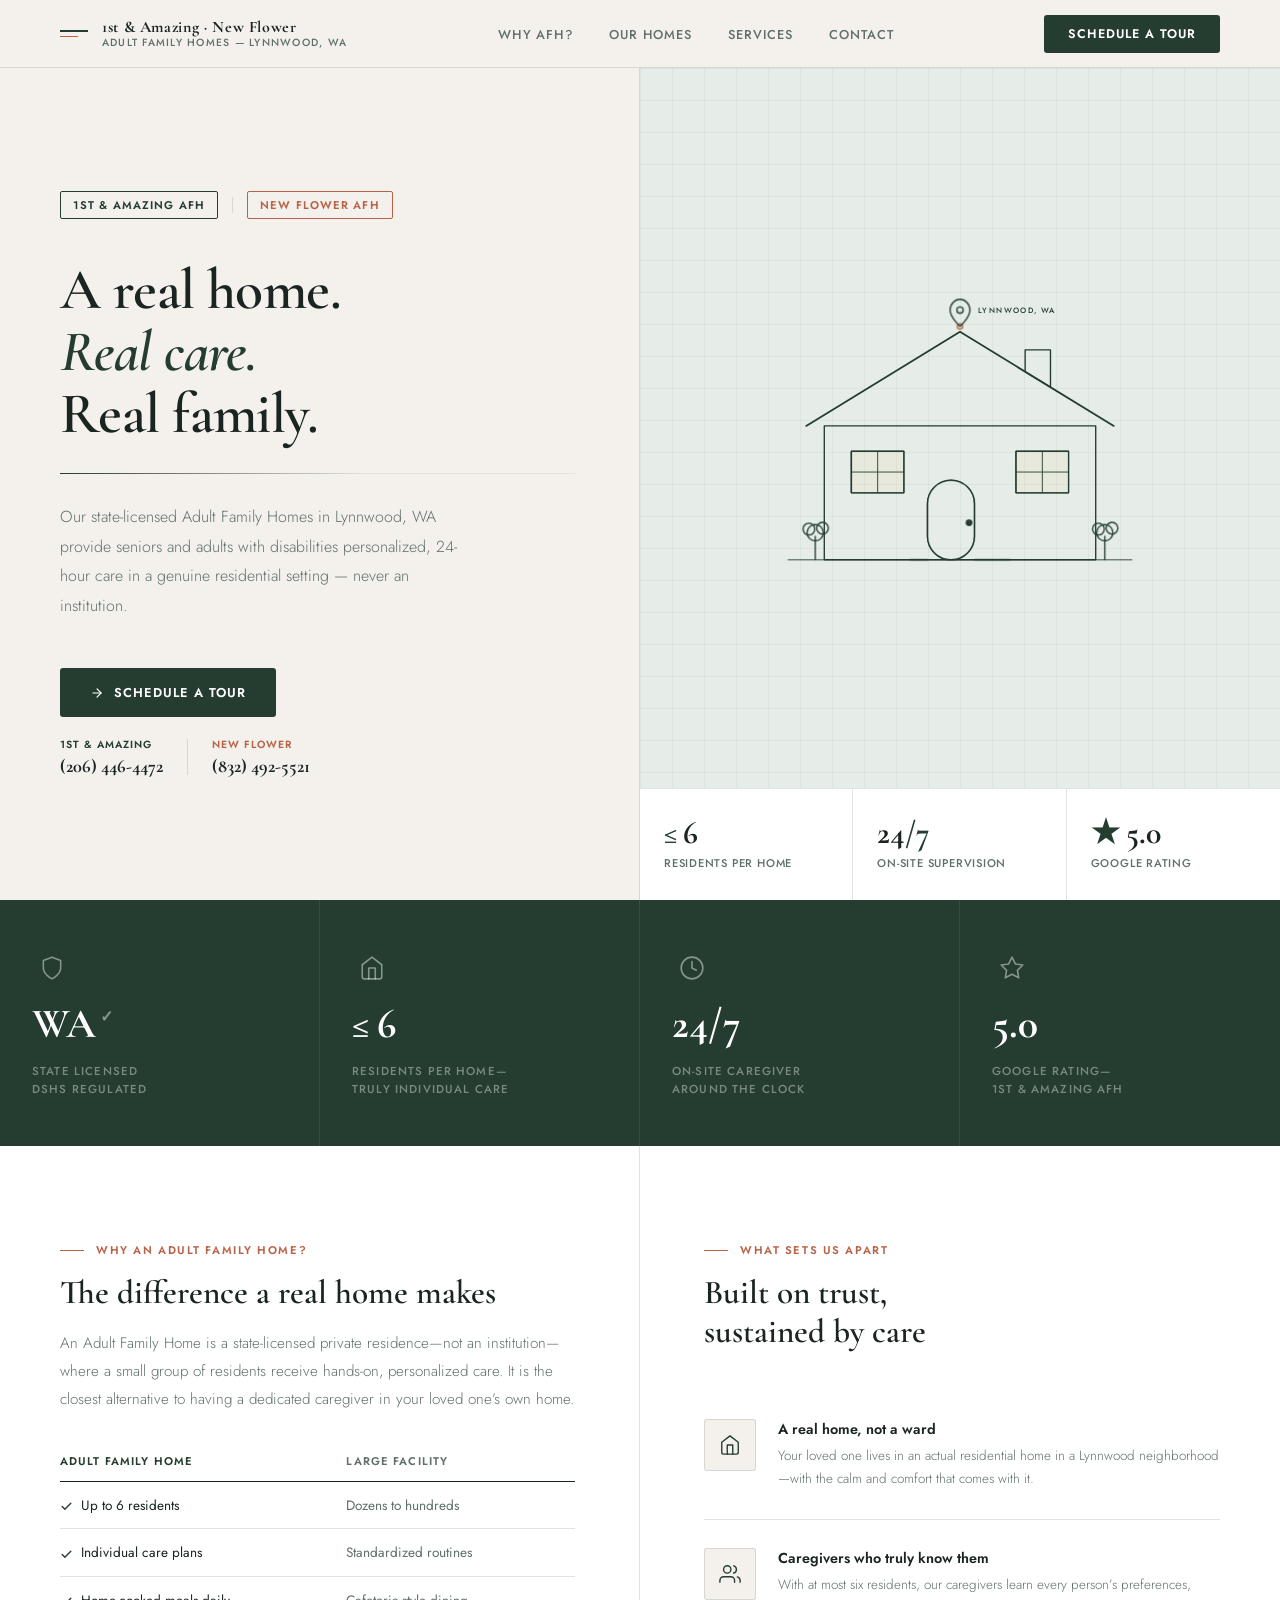
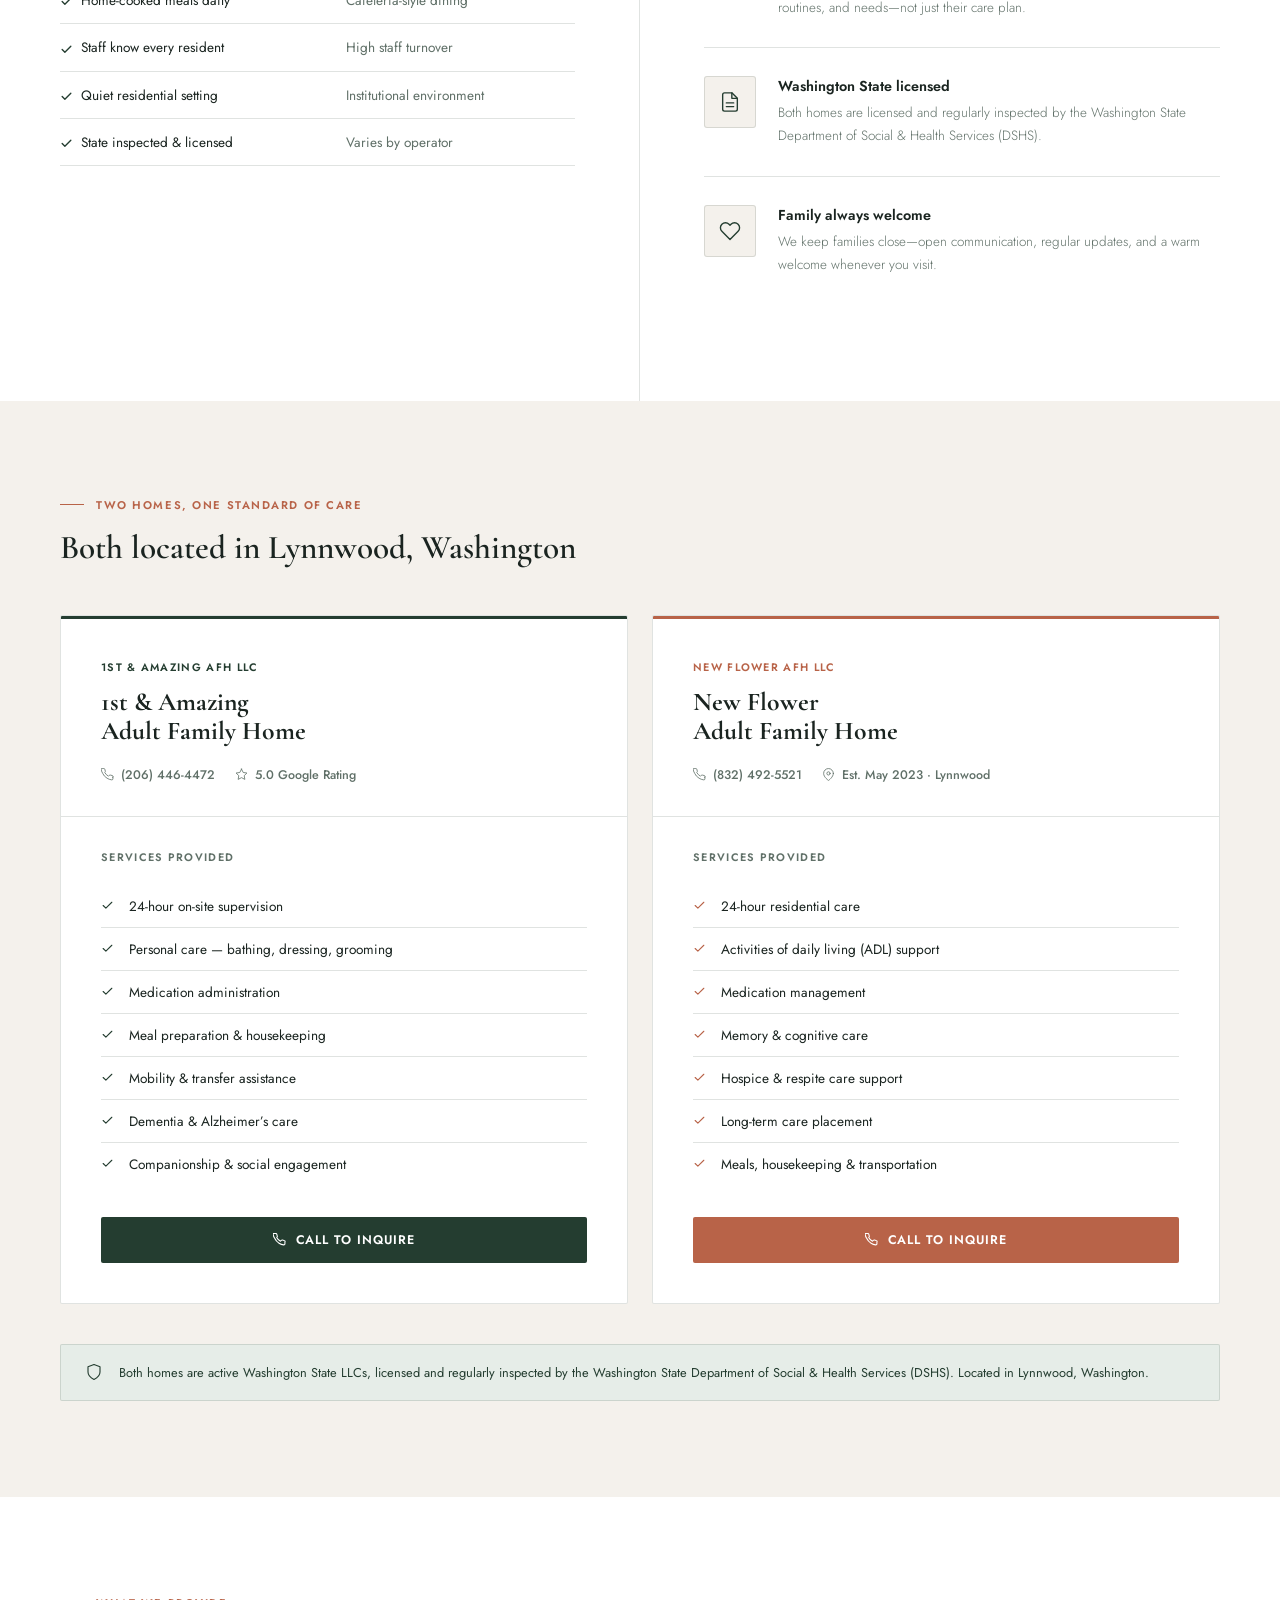
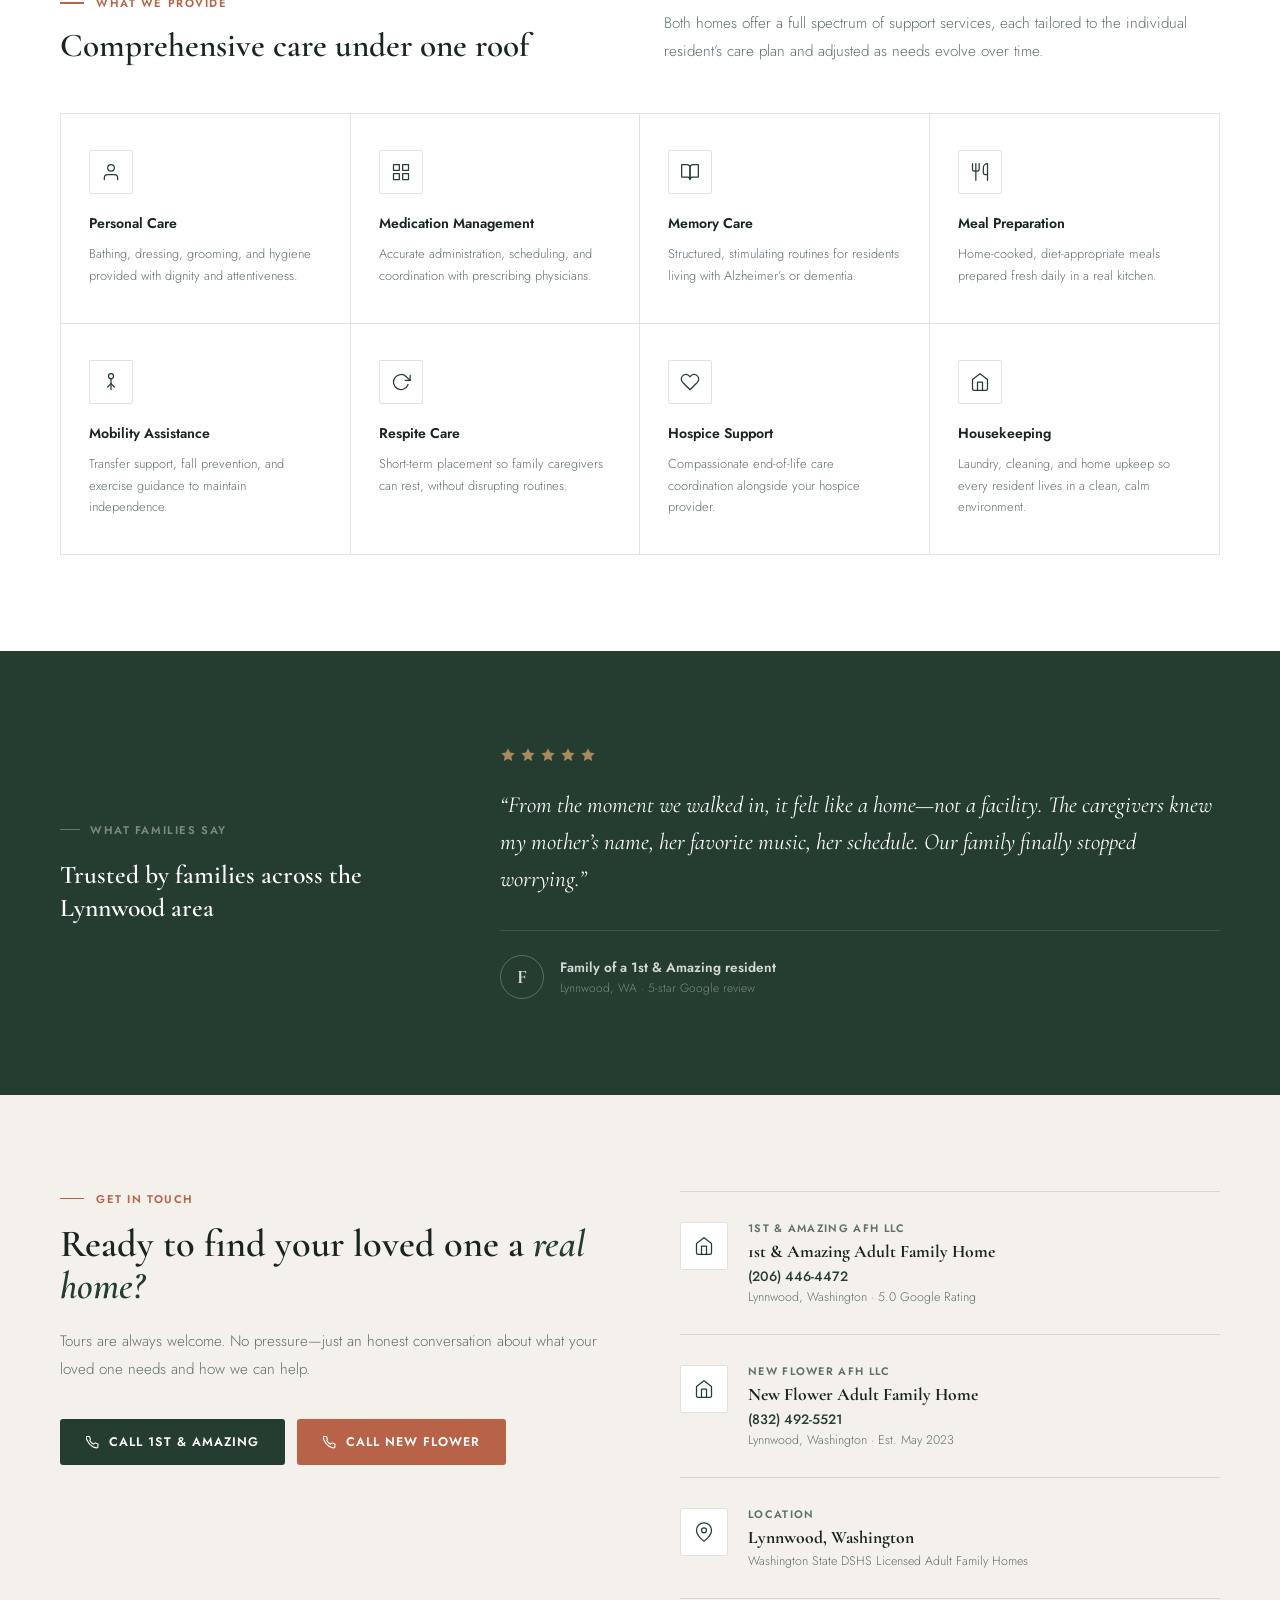
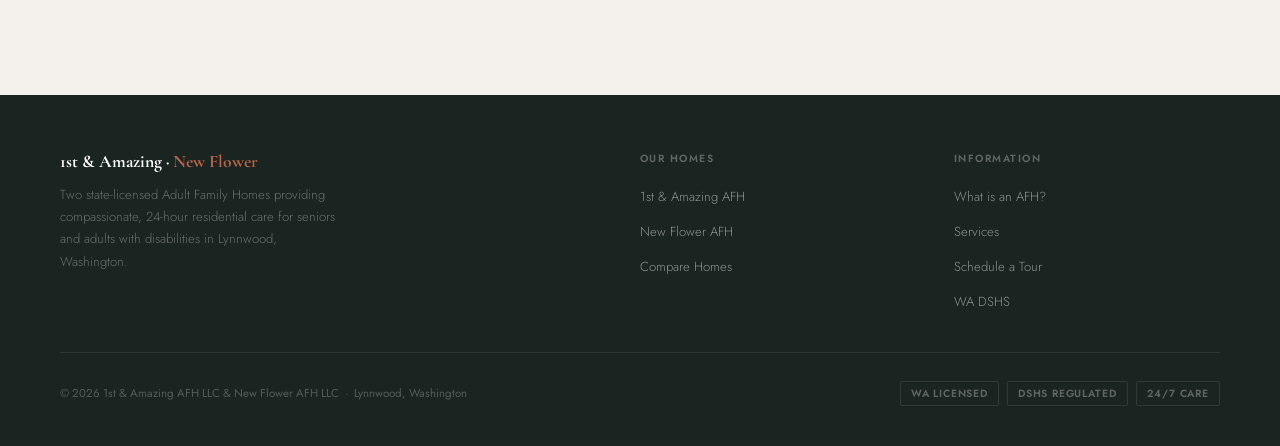
==== index.html @ 368ac465 "static page commit" ====
<!DOCTYPE html>
<html lang="en">
<head>
  <meta charset="UTF-8" />
  <meta name="viewport" content="width=device-width, initial-scale=1.0" />
  <script>
    // html has scroll-behavior:smooth, which browsers also apply to the native
    // jump-to-URL-fragment on load -- without this it visibly animates the
    // whole way down instead of landing there instantly. Switch back to smooth
    // once that initial jump (if any) has happened, so in-page nav clicks
    // still scroll smoothly.
    if (location.hash) {
      document.documentElement.style.scrollBehavior = 'auto';
      window.addEventListener('load', function () {
        setTimeout(function () {
          document.documentElement.style.scrollBehavior = '';
        }, 0);
      });
    }
  </script>
  <title>1st &amp; Amazing &middot; New Flower | Adult Family Homes &mdash; Lynnwood, WA</title>
  <meta name="description" content="State-licensed Adult Family Homes in Lynnwood, WA. 1st &amp; Amazing and New Flower provide personalized, 24-hour residential care for seniors and adults with disabilities, in a real home with no more than six residents." />
  <meta name="theme-color" content="#243D30" />
  <link rel="icon" type="image/svg+xml" href="/assets/favicon.svg" />

  <meta property="og:type" content="website" />
  <meta property="og:site_name" content="1st &amp; Amazing &middot; New Flower Adult Family Homes" />
  <meta property="og:title" content="1st &amp; Amazing &middot; New Flower | Adult Family Homes in Lynnwood, WA" />
  <meta property="og:description" content="State-licensed Adult Family Homes in Lynnwood, WA providing personalized, 24-hour residential care for seniors and adults with disabilities." />
  <meta name="twitter:card" content="summary" />

  <link rel="preconnect" href="https://fonts.googleapis.com" />
  <link rel="preconnect" href="https://fonts.gstatic.com" crossorigin />
  <link href="https://fonts.googleapis.com/css2?family=Cormorant+Garamond:ital,wght@0,400;0,600;0,700;1,400;1,600&family=Jost:wght@300;400;500;600&display=swap" rel="stylesheet" />

  <link rel="stylesheet" href="/css/styles.css" />
</head>
<body>

<a class="skip-link" href="#main-content">Skip to main content</a>

<!-- Shared icon definitions, referenced via <use> to avoid repeating markup. -->
<svg aria-hidden="true" focusable="false" style="position:absolute; width:0; height:0; overflow:hidden;">
  <symbol id="icon-check" viewBox="0 0 24 24"><polyline points="20 6 9 17 4 12"/></symbol>
  <symbol id="icon-phone" viewBox="0 0 24 24"><path d="M22 16.92v3a2 2 0 01-2.18 2 19.79 19.79 0 01-8.63-3.07A19.5 19.5 0 013.07 9.81a19.79 19.79 0 01-3.07-8.68A2 2 0 012.18 1h3a2 2 0 012 1.72c.127.96.361 1.903.7 2.81a2 2 0 01-.45 2.11L6.91 8.16a16 16 0 006.93 6.93l1.52-1.52a2 2 0 012.11-.45c.907.339 1.85.573 2.81.7A2 2 0 0122 16.92z"/></symbol>
  <symbol id="icon-star" viewBox="0 0 24 24"><polygon points="12 2 15.09 8.26 22 9.27 17 14.14 18.18 21.02 12 17.77 5.82 21.02 7 14.14 2 9.27 8.91 8.26 12 2"/></symbol>
  <symbol id="icon-house" viewBox="0 0 24 24"><path d="M3 9l9-7 9 7v11a2 2 0 01-2 2H5a2 2 0 01-2-2z"/><polyline points="9 22 9 12 15 12 15 22"/></symbol>
  <symbol id="icon-pin" viewBox="0 0 24 24"><path d="M21 10c0 7-9 13-9 13s-9-6-9-13a9 9 0 0118 0z"/><circle cx="12" cy="10" r="3"/></symbol>
  <symbol id="icon-shield" viewBox="0 0 24 24"><path d="M12 22s8-4 8-10V5l-8-3-8 3v7c0 6 8 10 8 10z"/></symbol>
</svg>

<!-- NAV -->
<nav>
  <a href="#main-content" class="nav-brand">
    <div class="brand-mark" aria-hidden="true">
      <div class="brand-mark-line"></div>
      <div class="brand-mark-line"></div>
    </div>
    <div class="brand-text">
      <span class="brand-text-top">1st &amp; Amazing &middot; New Flower</span>
      <span class="brand-text-sub">Adult Family Homes &mdash; Lynnwood, WA</span>
    </div>
  </a>
  <ul class="nav-links" id="primary-navigation">
    <li><a href="#why-afh">Why AFH?</a></li>
    <li><a href="#our-homes">Our Homes</a></li>
    <li><a href="#services">Services</a></li>
    <li><a href="#contact">Contact</a></li>
  </ul>
  <div class="nav-right">
    <a href="#contact" class="nav-cta">Schedule a Tour</a>
    <button type="button" class="nav-toggle" aria-expanded="false" aria-controls="primary-navigation" aria-label="Toggle navigation menu">
      <span class="nav-toggle-icon"></span>
    </button>
  </div>
</nav>

<main id="main-content">

  <!-- HERO -->
  <section class="hero">
    <div class="hero-left">
      <div class="hero-homes-label">
        <span class="home-tag home-tag-a">1st &amp; Amazing AFH</span>
        <div class="homes-label-div" aria-hidden="true"></div>
        <span class="home-tag home-tag-b">New Flower AFH</span>
      </div>
      <h1 class="hero-headline">A real home.<br/><em>Real care.</em><br/>Real family.</h1>
      <div class="hero-rule" aria-hidden="true"></div>
      <p class="hero-sub">Our state-licensed Adult Family Homes in Lynnwood, WA provide seniors and adults with disabilities personalized, 24-hour care in a genuine residential setting &mdash; never an institution.</p>
      <div class="hero-actions">
        <a href="#contact" class="btn-primary">
          <svg width="14" height="14" viewBox="0 0 24 24" fill="none" stroke="currentColor" stroke-width="2" stroke-linecap="round" stroke-linejoin="round" aria-hidden="true"><line x1="5" y1="12" x2="19" y2="12"/><polyline points="12 5 19 12 12 19"/></svg>
          Schedule a Tour
        </a>
        <div class="hero-phones">
          <a href="tel:2064464472" class="phone-link phone-link-a">
            <span class="phone-label">1st &amp; Amazing</span>
            <span class="phone-num">(206) 446-4472</span>
          </a>
          <div class="phone-div" aria-hidden="true"></div>
          <a href="tel:8324925521" class="phone-link phone-link-b">
            <span class="phone-label">New Flower</span>
            <span class="phone-num">(832) 492-5521</span>
          </a>
        </div>
      </div>
    </div>

    <div class="hero-right">
      <div class="hero-illustration">
        <svg viewBox="0 0 420 300" width="380" xmlns="http://www.w3.org/2000/svg" fill="none" style="position:relative;z-index:1;visibility:hidden;" aria-hidden="true">
          <g stroke="#243D30" stroke-linecap="round" stroke-linejoin="round">
            <!-- Roofline -->
            <polyline class="draw" data-draw-stage="roof" points="40,148 210,44 380,148" stroke-width="2"/>
            <!-- Chimney, clipped to the roof slope so it reads as emerging from behind it -->
            <path class="draw" data-draw-stage="chimney" d="M282,64 L310,64 L310,105.2 L282,88.1 Z" stroke-width="1.5"/>
            <!-- Walls -->
            <rect class="draw" data-draw-stage="walls" x="60" y="148" width="300" height="148" stroke-width="1.5"/>

            <!-- Left window -->
            <g class="window window-left">
              <rect class="window-glow" x="90" y="176" width="58" height="46" fill="#F5C989" opacity="0.1" pointer-events="none"/>
              <rect class="window-glow-hover" x="90" y="176" width="58" height="46" fill="#F5C989" opacity="0" pointer-events="none"/>
              <rect class="draw" data-draw-stage="window-l" x="90" y="176" width="58" height="46" stroke-width="1.5" pointer-events="none"/>
              <line class="draw" data-draw-stage="window-l" x1="119" y1="176" x2="119" y2="222" stroke-width="1" pointer-events="none"/>
              <line class="draw" data-draw-stage="window-l" x1="90"  y1="199" x2="148" y2="199" stroke-width="1" pointer-events="none"/>
              <rect class="window-hit" x="90" y="176" width="58" height="46" fill="transparent"/>
            </g>

            <!-- Right window -->
            <g class="window window-right">
              <rect class="window-glow" x="272" y="176" width="58" height="46" fill="#F5C989" opacity="0.1" pointer-events="none"/>
              <rect class="window-glow-hover" x="272" y="176" width="58" height="46" fill="#F5C989" opacity="0" pointer-events="none"/>
              <rect class="draw" data-draw-stage="window-r" x="272" y="176" width="58" height="46" stroke-width="1.5" pointer-events="none"/>
              <line class="draw" data-draw-stage="window-r" x1="301" y1="176" x2="301" y2="222" stroke-width="1" pointer-events="none"/>
              <line class="draw" data-draw-stage="window-r" x1="272" y1="199" x2="330" y2="199" stroke-width="1" pointer-events="none"/>
              <rect class="window-hit" x="272" y="176" width="58" height="46" fill="transparent"/>
            </g>

            <!-- Front door -->
            <g class="door-group">
              <rect class="draw" data-draw-stage="door" x="174" y="208" width="52" height="88" rx="26" stroke-width="1.5" pointer-events="none"/>
              <circle class="door-handle-glow" cx="220" cy="255" r="7" fill="#F5C989" opacity="0" pointer-events="none"/>
              <circle class="draw-fade" data-draw-stage="door-dot" cx="220" cy="255" r="3" stroke-width="1.5" fill="#243D30" pointer-events="none"/>
              <rect class="door-hit" x="174" y="208" width="52" height="88" rx="26" fill="transparent"/>
            </g>

            <!-- Ground -->
            <line class="draw" data-draw-stage="ground" x1="20" y1="296" x2="400" y2="296" stroke-width="1"/>
            <!-- Path -->
            <path class="draw" data-draw-stage="ground" d="M174 296 L155 296" stroke-width="1.5"/>
            <path class="draw" data-draw-stage="ground" d="M226 296 L265 296" stroke-width="1.5"/>

            <!-- Left shrub -->
            <g class="tree tree-left">
              <line class="draw" data-draw-stage="tree-l" x1="50" y1="296" x2="50" y2="270" stroke-width="1.5"/>
              <circle class="draw" data-draw-stage="tree-l" cx="50" cy="266" r="9" stroke-width="1.5"/>
              <circle class="draw" data-draw-stage="tree-l" cx="43" cy="262" r="6.5" stroke-width="1.5"/>
              <circle class="draw" data-draw-stage="tree-l" cx="58" cy="261" r="6.5" stroke-width="1.5"/>
            </g>
            <!-- Right shrub -->
            <g class="tree tree-right">
              <line class="draw" data-draw-stage="tree-r" x1="370" y1="296" x2="370" y2="270" stroke-width="1.5"/>
              <circle class="draw" data-draw-stage="tree-r" cx="370" cy="266" r="9" stroke-width="1.5"/>
              <circle class="draw" data-draw-stage="tree-r" cx="363" cy="262" r="6.5" stroke-width="1.5"/>
              <circle class="draw" data-draw-stage="tree-r" cx="378" cy="261" r="6.5" stroke-width="1.5"/>
            </g>
          </g>

          <!-- Location pin, drops in above the roof peak once the house has drawn -->
          <g transform="translate(199,8)">
            <g class="pin-drop">
              <circle class="map-pin-ping" cx="11" cy="30" r="3" stroke="#B86348" stroke-width="1.5" fill="none"/>
              <g class="map-pin" stroke="#243D30" stroke-width="1.5" fill="none">
                <path d="M11,0 C17,0 22,5.5 22,12 C22,20 11,30 11,30 C11,30 0,20 0,12 C0,5.5 5,0 11,0Z"/>
                <circle cx="11" cy="12" r="3.5"/>
              </g>
            </g>
          </g>
          <text class="pin-label" x="230" y="23" font-family="Jost,sans-serif" font-size="8.5" fill="#243D30" font-weight="500" letter-spacing="1.5">LYNNWOOD, WA</text>
        </svg>
        <script>
          (function () {
            var illustration = document.currentScript.previousElementSibling;
            if (!illustration) return;
            var canAnimate = !window.matchMedia('(prefers-reduced-motion: reduce)').matches;
            var drawEls = illustration.querySelectorAll('.draw');
            canAnimate = canAnimate && drawEls.length && typeof drawEls[0].getTotalLength === 'function';
            if (canAnimate) {
              drawEls.forEach(function (el) {
                // +1 avoids a hairline rendering seam on closed shapes (circles,
                // rects) where dasharray/dashoffset exactly equal the path length.
                var length = el.getTotalLength() + 1;
                el.style.strokeDasharray = length;
                el.style.strokeDashoffset = length;
              });
            }
            // Reveal only now that hidden strokes (if any) are already set, so
            // there is no frame where the fully-drawn house flashes visible.
            illustration.style.visibility = 'visible';
            if (canAnimate) {
              requestAnimationFrame(function () {
                illustration.classList.add('is-drawing');
              });
            }
          })();
        </script>
        <noscript><style>.hero-illustration svg { visibility: visible !important; }</style></noscript>
      </div>
      <div class="hero-stat-panel">
        <div class="hero-stat-item">
          <div class="stat-val"><span>&le;</span>&thinsp;6</div>
          <div class="stat-label">Residents per home</div>
        </div>
        <div class="hero-stat-item">
          <div class="stat-val">24<span>/7</span></div>
          <div class="stat-label">On-site supervision</div>
        </div>
        <div class="hero-stat-item">
          <div class="stat-val"><span>&#9733;</span>&thinsp;5.0</div>
          <div class="stat-label">Google rating</div>
        </div>
      </div>
    </div>
  </section>

  <!-- PILLARS -->
  <div class="pillars-bar">
    <div class="pillar">
      <div class="pillar-icon-wrap">
        <svg width="26" height="26" viewBox="0 0 24 24" fill="none" stroke="rgba(255,255,255,0.45)" stroke-width="1.5" stroke-linecap="round" stroke-linejoin="round" aria-hidden="true"><use href="#icon-shield"/></svg>
      </div>
      <div class="pillar-num">WA<sup>&nbsp;&#10003;</sup></div>
      <div class="pillar-label">State Licensed<br/>DSHS Regulated</div>
    </div>
    <div class="pillar">
      <div class="pillar-icon-wrap">
        <svg width="26" height="26" viewBox="0 0 24 24" fill="none" stroke="rgba(255,255,255,0.45)" stroke-width="1.5" stroke-linecap="round" stroke-linejoin="round" aria-hidden="true"><use href="#icon-house"/></svg>
      </div>
      <div class="pillar-num">&le;&thinsp;6</div>
      <div class="pillar-label">Residents per home&mdash;<br/>truly individual care</div>
    </div>
    <div class="pillar">
      <div class="pillar-icon-wrap">
        <svg width="26" height="26" viewBox="0 0 24 24" fill="none" stroke="rgba(255,255,255,0.45)" stroke-width="1.5" stroke-linecap="round" stroke-linejoin="round" aria-hidden="true"><circle cx="12" cy="12" r="10"/><polyline points="12 6 12 12 16 14"/></svg>
      </div>
      <div class="pillar-num">24/7</div>
      <div class="pillar-label">On-site caregiver<br/>around the clock</div>
    </div>
    <div class="pillar">
      <div class="pillar-icon-wrap">
        <svg width="26" height="26" viewBox="0 0 24 24" fill="none" stroke="rgba(255,255,255,0.45)" stroke-width="1.5" stroke-linecap="round" stroke-linejoin="round" aria-hidden="true"><use href="#icon-star"/></svg>
      </div>
      <div class="pillar-num">5.0</div>
      <div class="pillar-label">Google rating&mdash;<br/>1st &amp; Amazing AFH</div>
    </div>
  </div>

  <!-- WHY AFH -->
  <section class="afh-explainer" id="why-afh" aria-labelledby="why-afh-heading">
    <div class="explainer-left">
      <div class="section-kicker">Why an Adult Family Home?</div>
      <h2 class="section-headline" id="why-afh-heading">The difference a real home makes</h2>
      <p class="section-body">An Adult Family Home is a state-licensed private residence&mdash;not an institution&mdash;where a small group of residents receive hands-on, personalized care. It is the closest alternative to having a dedicated caregiver in your loved one&rsquo;s own home.</p>
      <table class="compare-table">
        <caption class="sr-only">Comparison between an Adult Family Home and a large facility</caption>
        <thead>
          <tr>
            <th class="th-afh" scope="col">Adult Family Home</th>
            <th class="th-fac" scope="col">Large Facility</th>
          </tr>
        </thead>
        <tbody>
          <tr>
            <td class="td-afh">
              <svg width="13" height="13" viewBox="0 0 24 24" fill="none" stroke="#243D30" stroke-width="2.5" stroke-linecap="round" stroke-linejoin="round" style="vertical-align:middle;margin-right:8px" aria-hidden="true"><use href="#icon-check"/></svg>Up to 6 residents
            </td>
            <td class="td-fac">Dozens to hundreds</td>
          </tr>
          <tr>
            <td class="td-afh"><svg width="13" height="13" viewBox="0 0 24 24" fill="none" stroke="#243D30" stroke-width="2.5" stroke-linecap="round" stroke-linejoin="round" style="vertical-align:middle;margin-right:8px" aria-hidden="true"><use href="#icon-check"/></svg>Individual care plans</td>
            <td class="td-fac">Standardized routines</td>
          </tr>
          <tr>
            <td class="td-afh"><svg width="13" height="13" viewBox="0 0 24 24" fill="none" stroke="#243D30" stroke-width="2.5" stroke-linecap="round" stroke-linejoin="round" style="vertical-align:middle;margin-right:8px" aria-hidden="true"><use href="#icon-check"/></svg>Home-cooked meals daily</td>
            <td class="td-fac">Cafeteria-style dining</td>
          </tr>
          <tr>
            <td class="td-afh"><svg width="13" height="13" viewBox="0 0 24 24" fill="none" stroke="#243D30" stroke-width="2.5" stroke-linecap="round" stroke-linejoin="round" style="vertical-align:middle;margin-right:8px" aria-hidden="true"><use href="#icon-check"/></svg>Staff know every resident</td>
            <td class="td-fac">High staff turnover</td>
          </tr>
          <tr>
            <td class="td-afh"><svg width="13" height="13" viewBox="0 0 24 24" fill="none" stroke="#243D30" stroke-width="2.5" stroke-linecap="round" stroke-linejoin="round" style="vertical-align:middle;margin-right:8px" aria-hidden="true"><use href="#icon-check"/></svg>Quiet residential setting</td>
            <td class="td-fac">Institutional environment</td>
          </tr>
          <tr>
            <td class="td-afh"><svg width="13" height="13" viewBox="0 0 24 24" fill="none" stroke="#243D30" stroke-width="2.5" stroke-linecap="round" stroke-linejoin="round" style="vertical-align:middle;margin-right:8px" aria-hidden="true"><use href="#icon-check"/></svg>State inspected &amp; licensed</td>
            <td class="td-fac">Varies by operator</td>
          </tr>
        </tbody>
      </table>
    </div>

    <div class="explainer-right">
      <div class="section-kicker">What sets us apart</div>
      <h2 class="section-headline">Built on trust,<br/>sustained by care</h2>
      <div class="feature-rows">
        <div class="feature-row">
          <div class="feature-icon-wrap">
            <svg width="22" height="22" viewBox="0 0 24 24" fill="none" stroke="#243D30" stroke-width="1.5" stroke-linecap="round" stroke-linejoin="round" aria-hidden="true"><use href="#icon-house"/></svg>
          </div>
          <div>
            <div class="feature-title">A real home, not a ward</div>
            <div class="feature-desc">Your loved one lives in an actual residential home in a Lynnwood neighborhood&mdash;with the calm and comfort that comes with it.</div>
          </div>
        </div>
        <div class="feature-row">
          <div class="feature-icon-wrap">
            <svg width="22" height="22" viewBox="0 0 24 24" fill="none" stroke="#243D30" stroke-width="1.5" stroke-linecap="round" stroke-linejoin="round" aria-hidden="true"><path d="M17 21v-2a4 4 0 00-4-4H5a4 4 0 00-4 4v2"/><circle cx="9" cy="7" r="4"/><path d="M23 21v-2a4 4 0 00-3-3.87"/><path d="M16 3.13a4 4 0 010 7.75"/></svg>
          </div>
          <div>
            <div class="feature-title">Caregivers who truly know them</div>
            <div class="feature-desc">With at most six residents, our caregivers learn every person&rsquo;s preferences, routines, and needs&mdash;not just their care plan.</div>
          </div>
        </div>
        <div class="feature-row">
          <div class="feature-icon-wrap">
            <svg width="22" height="22" viewBox="0 0 24 24" fill="none" stroke="#243D30" stroke-width="1.5" stroke-linecap="round" stroke-linejoin="round" aria-hidden="true"><path d="M14 2H6a2 2 0 00-2 2v16a2 2 0 002 2h12a2 2 0 002-2V8z"/><polyline points="14 2 14 8 20 8"/><line x1="16" y1="13" x2="8" y2="13"/><line x1="16" y1="17" x2="8" y2="17"/></svg>
          </div>
          <div>
            <div class="feature-title">Washington State licensed</div>
            <div class="feature-desc">Both homes are licensed and regularly inspected by the Washington State Department of Social &amp; Health Services (DSHS).</div>
          </div>
        </div>
        <div class="feature-row">
          <div class="feature-icon-wrap">
            <svg width="22" height="22" viewBox="0 0 24 24" fill="none" stroke="#243D30" stroke-width="1.5" stroke-linecap="round" stroke-linejoin="round" aria-hidden="true"><path d="M20.84 4.61a5.5 5.5 0 00-7.78 0L12 5.67l-1.06-1.06a5.5 5.5 0 00-7.78 7.78l1.06 1.06L12 21.23l7.78-7.78 1.06-1.06a5.5 5.5 0 000-7.78z"/></svg>
          </div>
          <div>
            <div class="feature-title">Family always welcome</div>
            <div class="feature-desc">We keep families close&mdash;open communication, regular updates, and a warm welcome whenever you visit.</div>
          </div>
        </div>
      </div>
    </div>
  </section>

  <!-- OUR TWO HOMES -->
  <section class="our-homes" id="our-homes" aria-labelledby="our-homes-heading">
    <div class="our-homes-header">
      <div class="section-kicker">Two Homes, One Standard of Care</div>
      <h2 class="section-headline" id="our-homes-heading">Both located in Lynnwood, Washington</h2>
    </div>
    <div class="homes-grid">

      <article class="home-profile home-a">
        <div class="home-profile-top">
          <div class="home-profile-tag">1st &amp; Amazing AFH LLC</div>
          <h3 class="home-profile-name">1st &amp; Amazing<br/>Adult Family Home</h3>
          <div class="home-profile-meta">
            <div class="meta-item">
              <svg width="13" height="13" viewBox="0 0 24 24" fill="none" stroke="currentColor" stroke-width="1.5" stroke-linecap="round" stroke-linejoin="round" aria-hidden="true"><use href="#icon-phone"/></svg>
              (206) 446-4472
            </div>
            <div class="meta-item">
              <svg width="13" height="13" viewBox="0 0 24 24" fill="none" stroke="currentColor" stroke-width="1.5" stroke-linecap="round" stroke-linejoin="round" aria-hidden="true"><use href="#icon-star"/></svg>
              5.0 Google Rating
            </div>
          </div>
        </div>
        <div class="home-profile-body">
          <div class="services-label">Services Provided</div>
          <ul class="services-list">
            <li><svg width="13" height="13" viewBox="0 0 24 24" fill="none" stroke="#243D30" stroke-width="2" stroke-linecap="round" stroke-linejoin="round" aria-hidden="true"><use href="#icon-check"/></svg>24-hour on-site supervision</li>
            <li><svg width="13" height="13" viewBox="0 0 24 24" fill="none" stroke="#243D30" stroke-width="2" stroke-linecap="round" stroke-linejoin="round" aria-hidden="true"><use href="#icon-check"/></svg>Personal care &mdash; bathing, dressing, grooming</li>
            <li><svg width="13" height="13" viewBox="0 0 24 24" fill="none" stroke="#243D30" stroke-width="2" stroke-linecap="round" stroke-linejoin="round" aria-hidden="true"><use href="#icon-check"/></svg>Medication administration</li>
            <li><svg width="13" height="13" viewBox="0 0 24 24" fill="none" stroke="#243D30" stroke-width="2" stroke-linecap="round" stroke-linejoin="round" aria-hidden="true"><use href="#icon-check"/></svg>Meal preparation &amp; housekeeping</li>
            <li><svg width="13" height="13" viewBox="0 0 24 24" fill="none" stroke="#243D30" stroke-width="2" stroke-linecap="round" stroke-linejoin="round" aria-hidden="true"><use href="#icon-check"/></svg>Mobility &amp; transfer assistance</li>
            <li><svg width="13" height="13" viewBox="0 0 24 24" fill="none" stroke="#243D30" stroke-width="2" stroke-linecap="round" stroke-linejoin="round" aria-hidden="true"><use href="#icon-check"/></svg>Dementia &amp; Alzheimer&rsquo;s care</li>
            <li><svg width="13" height="13" viewBox="0 0 24 24" fill="none" stroke="#243D30" stroke-width="2" stroke-linecap="round" stroke-linejoin="round" aria-hidden="true"><use href="#icon-check"/></svg>Companionship &amp; social engagement</li>
          </ul>
          <a href="tel:2064464472" class="btn-home">
            <svg width="13" height="13" viewBox="0 0 24 24" fill="none" stroke="currentColor" stroke-width="2" stroke-linecap="round" stroke-linejoin="round" aria-hidden="true"><use href="#icon-phone"/></svg>
            Call to Inquire
          </a>
        </div>
      </article>

      <article class="home-profile home-b">
        <div class="home-profile-top">
          <div class="home-profile-tag">New Flower AFH LLC</div>
          <h3 class="home-profile-name">New Flower<br/>Adult Family Home</h3>
          <div class="home-profile-meta">
            <div class="meta-item">
              <svg width="13" height="13" viewBox="0 0 24 24" fill="none" stroke="currentColor" stroke-width="1.5" stroke-linecap="round" stroke-linejoin="round" aria-hidden="true"><use href="#icon-phone"/></svg>
              (832) 492-5521
            </div>
            <div class="meta-item">
              <svg width="13" height="13" viewBox="0 0 24 24" fill="none" stroke="currentColor" stroke-width="1.5" stroke-linecap="round" stroke-linejoin="round" aria-hidden="true"><use href="#icon-pin"/></svg>
              Est. May 2023 &middot; Lynnwood
            </div>
          </div>
        </div>
        <div class="home-profile-body">
          <div class="services-label">Services Provided</div>
          <ul class="services-list">
            <li><svg width="13" height="13" viewBox="0 0 24 24" fill="none" stroke="#B86348" stroke-width="2" stroke-linecap="round" stroke-linejoin="round" aria-hidden="true"><use href="#icon-check"/></svg>24-hour residential care</li>
            <li><svg width="13" height="13" viewBox="0 0 24 24" fill="none" stroke="#B86348" stroke-width="2" stroke-linecap="round" stroke-linejoin="round" aria-hidden="true"><use href="#icon-check"/></svg>Activities of daily living (ADL) support</li>
            <li><svg width="13" height="13" viewBox="0 0 24 24" fill="none" stroke="#B86348" stroke-width="2" stroke-linecap="round" stroke-linejoin="round" aria-hidden="true"><use href="#icon-check"/></svg>Medication management</li>
            <li><svg width="13" height="13" viewBox="0 0 24 24" fill="none" stroke="#B86348" stroke-width="2" stroke-linecap="round" stroke-linejoin="round" aria-hidden="true"><use href="#icon-check"/></svg>Memory &amp; cognitive care</li>
            <li><svg width="13" height="13" viewBox="0 0 24 24" fill="none" stroke="#B86348" stroke-width="2" stroke-linecap="round" stroke-linejoin="round" aria-hidden="true"><use href="#icon-check"/></svg>Hospice &amp; respite care support</li>
            <li><svg width="13" height="13" viewBox="0 0 24 24" fill="none" stroke="#B86348" stroke-width="2" stroke-linecap="round" stroke-linejoin="round" aria-hidden="true"><use href="#icon-check"/></svg>Long-term care placement</li>
            <li><svg width="13" height="13" viewBox="0 0 24 24" fill="none" stroke="#B86348" stroke-width="2" stroke-linecap="round" stroke-linejoin="round" aria-hidden="true"><use href="#icon-check"/></svg>Meals, housekeeping &amp; transportation</li>
          </ul>
          <a href="tel:8324925521" class="btn-home">
            <svg width="13" height="13" viewBox="0 0 24 24" fill="none" stroke="currentColor" stroke-width="2" stroke-linecap="round" stroke-linejoin="round" aria-hidden="true"><use href="#icon-phone"/></svg>
            Call to Inquire
          </a>
        </div>
      </article>
    </div>

    <div class="license-strip">
      <svg width="18" height="18" viewBox="0 0 24 24" fill="none" stroke="#243D30" stroke-width="1.5" stroke-linecap="round" stroke-linejoin="round" aria-hidden="true"><use href="#icon-shield"/></svg>
      <div class="license-text">Both homes are active Washington State LLCs, licensed and regularly inspected by the Washington State Department of Social &amp; Health Services (DSHS). Located in Lynnwood, Washington.</div>
    </div>
  </section>

  <!-- SERVICES -->
  <section class="services-section" id="services" aria-labelledby="services-heading">
    <div class="services-header-grid">
      <div>
        <div class="section-kicker">What We Provide</div>
        <h2 class="section-headline" id="services-heading">Comprehensive care under one roof</h2>
      </div>
      <p class="section-body">Both homes offer a full spectrum of support services, each tailored to the individual resident&rsquo;s care plan and adjusted as needs evolve over time.</p>
    </div>
    <div class="services-grid">

      <div class="service-tile">
        <div class="tile-icon-wrap">
          <svg width="20" height="20" viewBox="0 0 24 24" fill="none" stroke="#243D30" stroke-width="1.5" stroke-linecap="round" stroke-linejoin="round" aria-hidden="true"><path d="M20 21v-2a4 4 0 00-4-4H8a4 4 0 00-4 4v2"/><circle cx="12" cy="7" r="4"/></svg>
        </div>
        <div class="tile-name">Personal Care</div>
        <p class="tile-desc">Bathing, dressing, grooming, and hygiene provided with dignity and attentiveness.</p>
      </div>

      <div class="service-tile">
        <div class="tile-icon-wrap">
          <svg width="20" height="20" viewBox="0 0 24 24" fill="none" stroke="#243D30" stroke-width="1.5" stroke-linecap="round" stroke-linejoin="round" aria-hidden="true"><rect x="3" y="3" width="7" height="7"/><rect x="14" y="3" width="7" height="7"/><rect x="14" y="14" width="7" height="7"/><rect x="3" y="14" width="7" height="7"/></svg>
        </div>
        <div class="tile-name">Medication Management</div>
        <p class="tile-desc">Accurate administration, scheduling, and coordination with prescribing physicians.</p>
      </div>

      <div class="service-tile">
        <div class="tile-icon-wrap">
          <svg width="20" height="20" viewBox="0 0 24 24" fill="none" stroke="#243D30" stroke-width="1.5" stroke-linecap="round" stroke-linejoin="round" aria-hidden="true"><path d="M2 3h6a4 4 0 014 4v14a3 3 0 00-3-3H2z"/><path d="M22 3h-6a4 4 0 00-4 4v14a3 3 0 013-3h7z"/></svg>
        </div>
        <div class="tile-name">Memory Care</div>
        <p class="tile-desc">Structured, stimulating routines for residents living with Alzheimer&rsquo;s or dementia.</p>
      </div>

      <div class="service-tile">
        <div class="tile-icon-wrap">
          <svg width="20" height="20" viewBox="0 0 24 24" fill="none" stroke="#243D30" stroke-width="1.5" stroke-linecap="round" stroke-linejoin="round" aria-hidden="true"><path d="M3 2v7c0 1.1.9 2 2 2h4a2 2 0 002-2V2"/><path d="M7 2v20"/><path d="M21 15V2a5 5 0 00-5 5v6c0 1.1.9 2 2 2h3zm0 0v7"/></svg>
        </div>
        <div class="tile-name">Meal Preparation</div>
        <p class="tile-desc">Home-cooked, diet-appropriate meals prepared fresh daily in a real kitchen.</p>
      </div>

      <div class="service-tile">
        <div class="tile-icon-wrap">
          <svg width="20" height="20" viewBox="0 0 24 24" fill="none" stroke="#243D30" stroke-width="1.5" stroke-linecap="round" stroke-linejoin="round" aria-hidden="true"><circle cx="12" cy="5" r="3"/><line x1="12" y1="8" x2="12" y2="14"/><path d="M8 18l4-4 4 4"/><line x1="12" y1="14" x2="12" y2="21"/></svg>
        </div>
        <div class="tile-name">Mobility Assistance</div>
        <p class="tile-desc">Transfer support, fall prevention, and exercise guidance to maintain independence.</p>
      </div>

      <div class="service-tile">
        <div class="tile-icon-wrap">
          <svg width="20" height="20" viewBox="0 0 24 24" fill="none" stroke="#243D30" stroke-width="1.5" stroke-linecap="round" stroke-linejoin="round" aria-hidden="true"><polyline points="23 4 23 10 17 10"/><path d="M20.49 15a9 9 0 11-2.12-9.36L23 10"/></svg>
        </div>
        <div class="tile-name">Respite Care</div>
        <p class="tile-desc">Short-term placement so family caregivers can rest, without disrupting routines.</p>
      </div>

      <div class="service-tile">
        <div class="tile-icon-wrap">
          <svg width="20" height="20" viewBox="0 0 24 24" fill="none" stroke="#243D30" stroke-width="1.5" stroke-linecap="round" stroke-linejoin="round" aria-hidden="true"><path d="M20.84 4.61a5.5 5.5 0 00-7.78 0L12 5.67l-1.06-1.06a5.5 5.5 0 00-7.78 7.78l1.06 1.06L12 21.23l7.78-7.78 1.06-1.06a5.5 5.5 0 000-7.78z"/></svg>
        </div>
        <div class="tile-name">Hospice Support</div>
        <p class="tile-desc">Compassionate end-of-life care coordination alongside your hospice provider.</p>
      </div>

      <div class="service-tile">
        <div class="tile-icon-wrap">
          <svg width="20" height="20" viewBox="0 0 24 24" fill="none" stroke="#243D30" stroke-width="1.5" stroke-linecap="round" stroke-linejoin="round" aria-hidden="true"><use href="#icon-house"/></svg>
        </div>
        <div class="tile-name">Housekeeping</div>
        <p class="tile-desc">Laundry, cleaning, and home upkeep so every resident lives in a clean, calm environment.</p>
      </div>

    </div>
  </section>

  <!-- TESTIMONIAL -->
  <section class="testimonial-section" aria-labelledby="testimonial-heading">
    <div>
      <div class="test-kicker">What Families Say</div>
      <h2 class="test-left-headline" id="testimonial-heading">Trusted by families across the Lynnwood area</h2>
    </div>
    <div>
      <div class="star-row" role="img" aria-label="5 out of 5 stars">
        <svg width="16" height="16" viewBox="0 0 24 24" fill="#A8895C" stroke="none" aria-hidden="true"><use href="#icon-star"/></svg>
        <svg width="16" height="16" viewBox="0 0 24 24" fill="#A8895C" stroke="none" aria-hidden="true"><use href="#icon-star"/></svg>
        <svg width="16" height="16" viewBox="0 0 24 24" fill="#A8895C" stroke="none" aria-hidden="true"><use href="#icon-star"/></svg>
        <svg width="16" height="16" viewBox="0 0 24 24" fill="#A8895C" stroke="none" aria-hidden="true"><use href="#icon-star"/></svg>
        <svg width="16" height="16" viewBox="0 0 24 24" fill="#A8895C" stroke="none" aria-hidden="true"><use href="#icon-star"/></svg>
      </div>
      <blockquote class="test-quote">&ldquo;From the moment we walked in, it felt like a home&mdash;not a facility. The caregivers knew my mother&rsquo;s name, her favorite music, her schedule. Our family finally stopped worrying.&rdquo;</blockquote>
      <div class="test-author">
        <div class="author-initial" aria-hidden="true">F</div>
        <div>
          <div class="author-name">Family of a 1st &amp; Amazing resident</div>
          <div class="author-role">Lynnwood, WA &middot; 5-star Google review</div>
        </div>
      </div>
    </div>
  </section>

  <!-- CONTACT -->
  <section class="contact-section" id="contact" aria-labelledby="contact-heading">
    <div class="contact-left">
      <div class="section-kicker">Get in Touch</div>
      <h2 id="contact-heading">Ready to find your loved one a <em>real home?</em></h2>
      <p class="contact-sub">Tours are always welcome. No pressure&mdash;just an honest conversation about what your loved one needs and how we can help.</p>
      <div class="contact-btn-group">
        <a href="tel:2064464472" class="btn-contact btn-contact-a">
          <svg width="13" height="13" viewBox="0 0 24 24" fill="none" stroke="currentColor" stroke-width="2" stroke-linecap="round" stroke-linejoin="round" aria-hidden="true"><use href="#icon-phone"/></svg>
          Call 1st &amp; Amazing
        </a>
        <a href="tel:8324925521" class="btn-contact btn-contact-b">
          <svg width="13" height="13" viewBox="0 0 24 24" fill="none" stroke="currentColor" stroke-width="2" stroke-linecap="round" stroke-linejoin="round" aria-hidden="true"><use href="#icon-phone"/></svg>
          Call New Flower
        </a>
      </div>
    </div>

    <div class="contact-cards">
      <div class="contact-card">
        <div class="cc-icon">
          <svg width="20" height="20" viewBox="0 0 24 24" fill="none" stroke="#243D30" stroke-width="1.5" stroke-linecap="round" stroke-linejoin="round" aria-hidden="true"><use href="#icon-house"/></svg>
        </div>
        <div>
          <div class="cc-label">1st &amp; Amazing AFH LLC</div>
          <div class="cc-name">1st &amp; Amazing Adult Family Home</div>
          <div class="cc-phone">(206) 446-4472</div>
          <div class="cc-city">Lynnwood, Washington &middot; 5.0 Google Rating</div>
        </div>
      </div>
      <div class="contact-card">
        <div class="cc-icon">
          <svg width="20" height="20" viewBox="0 0 24 24" fill="none" stroke="#243D30" stroke-width="1.5" stroke-linecap="round" stroke-linejoin="round" aria-hidden="true"><use href="#icon-house"/></svg>
        </div>
        <div>
          <div class="cc-label">New Flower AFH LLC</div>
          <div class="cc-name">New Flower Adult Family Home</div>
          <div class="cc-phone">(832) 492-5521</div>
          <div class="cc-city">Lynnwood, Washington &middot; Est. May 2023</div>
        </div>
      </div>
      <div class="contact-card">
        <div class="cc-icon">
          <svg width="20" height="20" viewBox="0 0 24 24" fill="none" stroke="#243D30" stroke-width="1.5" stroke-linecap="round" stroke-linejoin="round" aria-hidden="true"><use href="#icon-pin"/></svg>
        </div>
        <div>
          <div class="cc-label">Location</div>
          <div class="cc-name">Lynnwood, Washington</div>
          <div class="cc-city">Washington State DSHS Licensed Adult Family Homes</div>
        </div>
      </div>
    </div>
  </section>

</main>

<!-- FOOTER -->
<footer>
  <div class="footer-top">
    <div>
      <div class="footer-brand-name">1st &amp; Amazing &middot; <span>New Flower</span></div>
      <p class="footer-desc">Two state-licensed Adult Family Homes providing compassionate, 24-hour residential care for seniors and adults with disabilities in Lynnwood, Washington.</p>
    </div>
    <div>
      <div class="footer-col-title">Our Homes</div>
      <ul class="footer-links">
        <li><a href="tel:2064464472">1st &amp; Amazing AFH</a></li>
        <li><a href="tel:8324925521">New Flower AFH</a></li>
        <li><a href="#our-homes">Compare Homes</a></li>
      </ul>
    </div>
    <div>
      <div class="footer-col-title">Information</div>
      <ul class="footer-links">
        <li><a href="#why-afh">What is an AFH?</a></li>
        <li><a href="#services">Services</a></li>
        <li><a href="#contact">Schedule a Tour</a></li>
        <li><a href="https://www.dshs.wa.gov" target="_blank" rel="noopener">WA DSHS</a></li>
      </ul>
    </div>
  </div>
  <div class="footer-bottom">
    <div>&copy; <span id="current-year">2026</span> 1st &amp; Amazing AFH LLC &amp; New Flower AFH LLC &nbsp;&middot;&nbsp; Lynnwood, Washington</div>
    <div class="footer-badges">
      <div class="f-badge">WA Licensed</div>
      <div class="f-badge">DSHS Regulated</div>
      <div class="f-badge">24/7 Care</div>
    </div>
  </div>
</footer>

<script src="/js/main.js"></script>
</body>
</html>
---- css/styles.css ----
/* ==========================================================================
   1st & Amazing · New Flower — Adult Family Homes (Lynnwood, WA)
   Stylesheet
   ========================================================================== */

*, *::before, *::after { box-sizing: border-box; margin: 0; padding: 0; }

:root {
  --pine:        #243D30;
  --pine-mid:    #335544;
  --pine-pale:   #E6EDE8;
  --clay:        #B86348;
  --clay-pale:   #F5EBE7;
  --stone:       #F4F1EC;
  --white:       #FFFFFF;
  --ink:         #1A2420;
  --slate:       #607068;
  --rule:        rgba(36,61,48,0.14);
  --gold:        #A8895C;
}

html { scroll-behavior: smooth; }
body {
  font-family: 'Jost', sans-serif;
  background: var(--stone);
  color: var(--ink);
  overflow-x: hidden;
  -webkit-font-smoothing: antialiased;
}

/* ACCESSIBILITY UTILITIES */
.sr-only {
  position: absolute;
  width: 1px; height: 1px;
  padding: 0; margin: -1px;
  overflow: hidden;
  clip: rect(0, 0, 0, 0);
  white-space: nowrap;
  border: 0;
}

.skip-link {
  position: absolute;
  top: -48px;
  left: 12px;
  z-index: 300;
  background: var(--pine);
  color: var(--white);
  padding: 10px 18px;
  border-radius: 3px;
  font-size: 0.8rem;
  font-weight: 600;
  text-decoration: none;
  transition: top 0.2s;
}
.skip-link:focus { top: 12px; }

a:focus-visible,
button:focus-visible {
  outline: 2px solid var(--clay);
  outline-offset: 2px;
}

/* NAV */
nav {
  position: fixed; top: 0; left: 0; right: 0; z-index: 200;
  display: flex; align-items: center; justify-content: space-between;
  padding: 0 60px; height: 68px;
  background: rgba(244,241,236,0.97);
  backdrop-filter: blur(14px);
  border-bottom: 1px solid var(--rule);
}
.nav-brand { display: flex; align-items: center; gap: 14px; text-decoration: none; }
.brand-mark { display: flex; flex-direction: column; gap: 4px; }
.brand-mark-line { height: 1.5px; background: var(--pine); }
.brand-mark-line:first-child { width: 28px; }
.brand-mark-line:last-child  { width: 18px; background: var(--clay); }
.brand-text { line-height: 1; }
.brand-text-top {
  font-family: 'Cormorant Garamond', serif;
  font-size: 1rem; font-weight: 700; letter-spacing: 0.04em; color: var(--ink);
}
.brand-text-sub {
  display: block; margin-top: 3px;
  font-size: 0.65rem; font-weight: 500; letter-spacing: 0.12em;
  text-transform: uppercase; color: var(--slate);
}
.nav-links { display: flex; gap: 36px; list-style: none; }
.nav-links a {
  font-size: 0.8rem; font-weight: 500; letter-spacing: 0.07em;
  color: var(--slate); text-decoration: none; text-transform: uppercase;
  transition: color 0.2s;
}
.nav-links a:hover { color: var(--pine); }
.nav-cta {
  background: var(--pine); color: var(--white);
  padding: 10px 24px; border-radius: 3px;
  font-size: 0.78rem; font-weight: 600; letter-spacing: 0.08em;
  text-decoration: none; text-transform: uppercase; transition: background 0.2s;
}
.nav-cta:hover { background: var(--pine-mid); }
.nav-right { display: flex; align-items: center; gap: 16px; }

.nav-toggle {
  display: none;
  align-items: center; justify-content: center;
  width: 40px; height: 40px;
  padding: 0;
  background: transparent;
  border: 1px solid var(--rule);
  border-radius: 3px;
  color: var(--pine);
  font: inherit;
  cursor: pointer;
}
.nav-toggle:hover { background: var(--pine-pale); }
.nav-toggle-icon,
.nav-toggle-icon::before,
.nav-toggle-icon::after {
  display: block;
  width: 18px; height: 1.5px;
  background: currentColor;
  position: relative;
  transition: transform 0.2s, opacity 0.2s;
}
.nav-toggle-icon::before,
.nav-toggle-icon::after { content: ''; position: absolute; left: 0; }
.nav-toggle-icon::before { top: -6px; }
.nav-toggle-icon::after  { top: 6px; }
.nav-toggle[aria-expanded="true"] .nav-toggle-icon { background: transparent; }
.nav-toggle[aria-expanded="true"] .nav-toggle-icon::before { transform: rotate(45deg) translate(4px, 4px); }
.nav-toggle[aria-expanded="true"] .nav-toggle-icon::after  { transform: rotate(-45deg) translate(4px, -4px); }

/* HERO */
.hero {
  min-height: 100vh; padding-top: 68px;
  display: grid; grid-template-columns: 1fr 1fr;
  background: var(--stone);
}
.hero-left {
  display: flex; flex-direction: column; justify-content: center;
  padding: 80px 64px 80px 60px;
  border-right: 1px solid var(--rule);
}
.hero-homes-label {
  display: flex; align-items: center; gap: 14px; margin-bottom: 40px;
}
.home-tag {
  font-size: 0.7rem; font-weight: 600; letter-spacing: 0.1em;
  text-transform: uppercase; padding: 5px 12px;
  border: 1px solid currentColor; border-radius: 2px;
}
.home-tag-a { color: var(--pine); }
.home-tag-b { color: var(--clay); }
.homes-label-div { width: 1px; height: 16px; background: var(--rule); }
h1.hero-headline {
  font-family: 'Cormorant Garamond', serif;
  font-size: clamp(3rem, 4.5vw, 4.4rem);
  font-weight: 600; line-height: 1.08;
  letter-spacing: -0.01em; color: var(--ink); margin-bottom: 28px;
}
h1.hero-headline em { font-style: italic; color: var(--pine); }
.hero-rule {
  width: 100%; height: 1px;
  background: linear-gradient(90deg, var(--pine) 0%, rgba(36,61,48,0.08) 60%);
  margin-bottom: 28px;
}
.hero-sub {
  font-size: 1rem; line-height: 1.85; font-weight: 300;
  color: var(--slate); max-width: 400px; margin-bottom: 48px;
}
.hero-actions { display: flex; flex-direction: column; gap: 20px; }
.btn-primary {
  display: inline-flex; align-items: center; gap: 10px;
  background: var(--pine); color: var(--white);
  padding: 15px 30px; border-radius: 3px;
  font-size: 0.8rem; font-weight: 600; letter-spacing: 0.08em;
  text-decoration: none; text-transform: uppercase;
  transition: background 0.2s; align-self: flex-start;
}
.btn-primary:hover { background: var(--pine-mid); }
.hero-phones { display: flex; gap: 24px; align-items: center; }
.phone-link { text-decoration: none; display: flex; flex-direction: column; }
.phone-label {
  font-size: 0.65rem; font-weight: 600; letter-spacing: 0.1em;
  text-transform: uppercase; margin-bottom: 3px;
}
.phone-link-a .phone-label { color: var(--pine); }
.phone-link-b .phone-label { color: var(--clay); }
.phone-num {
  font-family: 'Cormorant Garamond', serif;
  font-size: 1.15rem; font-weight: 700; color: var(--ink);
  transition: color 0.2s;
}
.phone-link:hover .phone-num { color: var(--pine); }
.phone-div { width: 1px; height: 36px; background: var(--rule); }

/* Hero right */
.hero-right { display: flex; flex-direction: column; background: var(--white); }
.hero-illustration {
  flex: 1; display: flex; align-items: center; justify-content: center;
  padding: 48px; background: var(--pine-pale); position: relative; overflow: hidden;
}
.hero-illustration svg { max-width: 100%; height: auto; }

.map-pin {
  transform-box: fill-box;
  transform-origin: center;
  animation: map-pin-bob 3s ease-in-out infinite;
}
.map-pin-ping {
  transform-box: fill-box;
  transform-origin: center;
  animation: map-pin-ping 2.4s ease-out infinite;
}
@keyframes map-pin-bob {
  0%, 100% { transform: translateY(0); }
  50% { transform: translateY(-4px); }
}
@keyframes map-pin-ping {
  0% { transform: scale(0.6); opacity: 0.7; }
  100% { transform: scale(2.6); opacity: 0; }
}

/* House draw-in reveal: JS measures each .draw path's length and sets
   stroke-dasharray/stroke-dashoffset inline, then adds .is-drawing to start
   the reveal. Without JS (or with reduced motion), nothing below applies and
   the illustration simply renders fully visible. */
.is-drawing .draw {
  animation-name: draw-stroke;
  animation-timing-function: ease-out;
  animation-fill-mode: both;
}
.is-drawing .draw-fade {
  opacity: 0;
  animation: draw-fade ease-out forwards;
}
@keyframes draw-stroke { to { stroke-dashoffset: 0; } }
@keyframes draw-fade   { to { opacity: 1; } }

.is-drawing [data-draw-stage="roof"]      { animation-duration: 700ms; animation-delay: 0ms; }
.is-drawing [data-draw-stage="chimney"]   { animation-duration: 350ms; animation-delay: 500ms; }
.is-drawing [data-draw-stage="walls"]     { animation-duration: 600ms; animation-delay: 650ms; }
.is-drawing [data-draw-stage="window-l"]  { animation-duration: 350ms; animation-delay: 1300ms; }
.is-drawing [data-draw-stage="window-r"]  { animation-duration: 350ms; animation-delay: 1420ms; }
.is-drawing [data-draw-stage="door"]      { animation-duration: 320ms; animation-delay: 1750ms; }
.is-drawing [data-draw-stage="door-dot"]  { animation-duration: 200ms; animation-delay: 2020ms; }
.is-drawing [data-draw-stage="tree-l"]    { animation-duration: 320ms; animation-delay: 1750ms; }
.is-drawing [data-draw-stage="tree-r"]    { animation-duration: 320ms; animation-delay: 1850ms; }
.is-drawing [data-draw-stage="ground"]    { animation-duration: 400ms; animation-delay: 2100ms; }

/* Pin drop-with-bounce entrance, once the house has finished drawing */
.is-drawing .pin-drop {
  opacity: 0;
  transform: translateY(-24px);
  transform-box: fill-box;
  animation: pin-drop 700ms cubic-bezier(0.34, 1.56, 0.64, 1) forwards;
  animation-delay: 2500ms;
}
.is-drawing .pin-label {
  opacity: 0;
  animation: draw-fade 500ms ease-out forwards;
  animation-delay: 2600ms;
}
@keyframes pin-drop {
  from { opacity: 0; transform: translateY(-24px); }
  to   { opacity: 1; transform: translateY(0); }
}

/* Ambient: warm window glow, like lights on inside */
.window-glow {
  animation: window-glow-breathe 4.5s ease-in-out infinite;
}
.window-left .window-glow  { animation-delay: 0s; }
.window-right .window-glow { animation-delay: 1.1s; }
@keyframes window-glow-breathe {
  0%, 100% { opacity: 0.1; }
  50%      { opacity: 0.26; }
}
.window-glow-hover {
  transition: opacity 0.4s ease;
}
.window:hover .window-glow-hover {
  opacity: 0.5;
}

/* On hover: door handle gives a soft welcoming pulse */
.door-handle-glow {
  transform-box: fill-box;
  transform-origin: center;
}
.door-group:hover .door-handle-glow {
  animation: door-glow-pulse 1.6s ease-in-out infinite;
}
@keyframes door-glow-pulse {
  0%, 100% { opacity: 0.35; transform: scale(1); }
  50%      { opacity: 0.65; transform: scale(1.3); }
}

/* Ambient: trees sway very slightly, like a light breeze */
.tree {
  transform-box: view-box;
  animation: tree-sway 7s ease-in-out infinite;
}
.tree-left  { transform-origin: 50px 296px; animation-delay: 0s; }
.tree-right { transform-origin: 370px 296px; animation-delay: 0.4s; }
@keyframes tree-sway {
  0%, 100% { transform: rotate(-2deg); }
  50%      { transform: rotate(2deg); }
}
.hero-illustration::before {
  content: '';
  position: absolute; inset: 0;
  background-image:
    linear-gradient(rgba(36,61,48,0.05) 1px, transparent 1px),
    linear-gradient(90deg, rgba(36,61,48,0.05) 1px, transparent 1px);
  background-size: 32px 32px;
}
.hero-stat-panel {
  border-top: 1px solid var(--rule);
  display: grid; grid-template-columns: repeat(3, 1fr);
}
.hero-stat-item {
  padding: 28px 24px; border-right: 1px solid var(--rule);
}
.hero-stat-item:last-child { border-right: none; }
.stat-val {
  font-family: 'Cormorant Garamond', serif;
  font-size: 2rem; font-weight: 700; color: var(--ink);
  line-height: 1; margin-bottom: 6px;
}
.stat-val span { color: var(--pine); }
.stat-label {
  font-size: 0.7rem; font-weight: 500; letter-spacing: 0.07em;
  text-transform: uppercase; color: var(--slate); line-height: 1.5;
}

/* SECTION UTILITIES */
.section-kicker {
  display: flex; align-items: center; gap: 12px;
  font-size: 0.7rem; font-weight: 600; letter-spacing: 0.14em;
  text-transform: uppercase; color: var(--clay); margin-bottom: 16px;
}
.section-kicker::before { content: ''; width: 24px; height: 1.5px; background: var(--clay); }
h2.section-headline {
  font-family: 'Cormorant Garamond', serif;
  font-size: clamp(1.9rem, 2.6vw, 2.7rem);
  font-weight: 600; line-height: 1.15; color: var(--ink);
}
.section-body {
  font-size: 0.95rem; line-height: 1.85; font-weight: 300;
  color: var(--slate); margin-top: 16px;
}

/* PILLARS BAR */
.pillars-bar {
  background: var(--pine);
  display: grid; grid-template-columns: repeat(4, 1fr);
}
.pillar {
  padding: 48px 32px;
  border-right: 1px solid rgba(255,255,255,0.08);
  display: flex; flex-direction: column; gap: 16px;
}
.pillar:last-child { border-right: none; }
.pillar-icon-wrap {
  width: 40px; height: 40px;
  display: flex; align-items: center; justify-content: center;
}
.pillar-num {
  font-family: 'Cormorant Garamond', serif;
  font-size: 2.6rem; font-weight: 700; color: var(--white); line-height: 1;
}
.pillar-num sup { font-size: 1rem; color: rgba(255,255,255,0.45); }
.pillar-label {
  font-size: 0.72rem; font-weight: 500; letter-spacing: 0.1em;
  text-transform: uppercase; color: rgba(255,255,255,0.4); line-height: 1.6;
}

/* AFH EXPLAINER */
.afh-explainer {
  background: var(--white);
  display: grid; grid-template-columns: 1fr 1fr;
}
.explainer-left {
  padding: 96px 64px 96px 60px; border-right: 1px solid var(--rule);
}
.compare-table { margin-top: 40px; width: 100%; border-collapse: collapse; }
.compare-table thead tr { border-bottom: 1.5px solid var(--ink); }
.compare-table th {
  font-size: 0.7rem; font-weight: 600; letter-spacing: 0.1em;
  text-transform: uppercase; padding: 0 0 12px; text-align: left;
}
.th-afh { color: var(--pine); padding-right: 32px; }
.th-fac { color: var(--slate); }
.compare-table tbody tr { border-bottom: 1px solid var(--rule); }
.compare-table td {
  padding: 13px 0; font-size: 0.85rem; vertical-align: middle; line-height: 1.5;
}
.td-afh { color: var(--ink); padding-right: 32px; }
.td-fac { color: var(--slate); }

.explainer-right { padding: 96px 60px 96px 64px; }
.feature-rows { display: flex; flex-direction: column; margin-top: 40px; }
.feature-row {
  display: grid; grid-template-columns: 52px 1fr;
  gap: 0 22px; align-items: start;
  padding: 28px 0; border-bottom: 1px solid var(--rule);
}
.feature-row:last-child { border-bottom: none; }
.feature-icon-wrap {
  width: 52px; height: 52px;
  display: flex; align-items: center; justify-content: center;
  border: 1px solid var(--rule); border-radius: 3px;
  background: var(--stone);
}
.feature-title {
  font-size: 0.9rem; font-weight: 600; color: var(--ink);
  margin-bottom: 6px;
}
.feature-desc {
  font-size: 0.84rem; line-height: 1.7; font-weight: 300; color: var(--slate);
}

/* OUR TWO HOMES */
.our-homes { background: var(--stone); padding: 96px 60px; }
.our-homes-header { margin-bottom: 48px; }
.homes-grid { display: grid; grid-template-columns: 1fr 1fr; gap: 24px; }
.home-profile {
  background: var(--white); border: 1px solid var(--rule);
  border-radius: 2px; overflow: hidden;
}
.home-profile-top {
  padding: 40px 40px 32px; border-bottom: 1px solid var(--rule); position: relative;
}
.home-a .home-profile-top { border-top: 3px solid var(--pine); }
.home-b .home-profile-top { border-top: 3px solid var(--clay); }
.home-profile-tag {
  font-size: 0.68rem; font-weight: 600; letter-spacing: 0.12em;
  text-transform: uppercase; margin-bottom: 12px;
}
.home-a .home-profile-tag { color: var(--pine); }
.home-b .home-profile-tag { color: var(--clay); }
.home-profile-name {
  font-family: 'Cormorant Garamond', serif;
  font-size: 1.6rem; font-weight: 700; line-height: 1.15;
  color: var(--ink); margin-bottom: 20px;
}
.home-profile-meta { display: flex; gap: 20px; flex-wrap: wrap; }
.meta-item {
  display: flex; align-items: center; gap: 7px;
  font-size: 0.78rem; font-weight: 500; color: var(--slate);
}
.home-profile-body { padding: 32px 40px 40px; }
.services-label {
  font-size: 0.68rem; font-weight: 600; letter-spacing: 0.12em;
  text-transform: uppercase; color: var(--slate); margin-bottom: 20px;
}
.services-list { list-style: none; display: flex; flex-direction: column; margin-bottom: 32px; }
.services-list li {
  display: grid; grid-template-columns: 18px 1fr;
  gap: 10px; align-items: center;
  font-size: 0.85rem; color: var(--ink);
  padding: 11px 0; border-bottom: 1px solid var(--rule);
}
.services-list li:last-child { border-bottom: none; }
.btn-home {
  display: flex; align-items: center; justify-content: center; gap: 10px;
  width: 100%; padding: 14px; border-radius: 2px;
  font-size: 0.78rem; font-weight: 600; letter-spacing: 0.08em;
  text-decoration: none; text-transform: uppercase; transition: all 0.2s;
}
.home-a .btn-home { background: var(--pine); color: var(--white); }
.home-a .btn-home:hover { background: var(--pine-mid); }
.home-b .btn-home { background: var(--clay); color: var(--white); }
.home-b .btn-home:hover { background: #a55a40; }
.license-strip {
  margin-top: 40px; display: flex; align-items: center; gap: 16px;
  padding: 18px 24px; background: var(--pine-pale);
  border: 1px solid var(--rule); border-radius: 2px;
}
.license-text {
  font-size: 0.8rem; color: var(--pine); line-height: 1.5;
}

/* SERVICES */
.services-section { background: var(--white); padding: 96px 60px; }
.services-header-grid {
  display: grid; grid-template-columns: 1fr 1fr;
  gap: 48px; align-items: end; margin-bottom: 48px;
}
.services-grid {
  display: grid; grid-template-columns: repeat(4, 1fr);
  border: 1px solid var(--rule);
}
.service-tile {
  padding: 36px 28px;
  border-right: 1px solid var(--rule);
  border-bottom: 1px solid var(--rule);
  transition: background 0.2s;
}
.service-tile:nth-child(4n)   { border-right: none; }
.service-tile:nth-child(n+5)  { border-bottom: none; }
.service-tile:hover           { background: var(--stone); }
.tile-icon-wrap {
  width: 44px; height: 44px;
  display: flex; align-items: center; justify-content: center;
  border: 1px solid var(--rule); border-radius: 2px;
  margin-bottom: 20px; transition: border-color 0.2s;
}
.service-tile:hover .tile-icon-wrap { border-color: var(--pine); }
.tile-name {
  font-size: 0.88rem; font-weight: 600; color: var(--ink);
  margin-bottom: 10px; line-height: 1.35;
}
.tile-desc { font-size: 0.8rem; line-height: 1.7; font-weight: 300; color: var(--slate); }

/* TESTIMONIAL */
.testimonial-section {
  background: var(--pine); padding: 96px 60px;
  display: grid; grid-template-columns: 1fr 2fr; gap: 80px; align-items: center;
}
.test-kicker {
  font-size: 0.7rem; font-weight: 600; letter-spacing: 0.14em;
  text-transform: uppercase; color: rgba(255,255,255,0.4);
  margin-bottom: 20px; display: flex; align-items: center; gap: 10px;
}
.test-kicker::before { content: ''; width: 20px; height: 1.5px; background: rgba(255,255,255,0.3); }
.test-left-headline {
  font-family: 'Cormorant Garamond', serif;
  font-size: 1.6rem; font-weight: 600; color: var(--white); line-height: 1.3;
}
.star-row { display: flex; gap: 4px; margin-bottom: 24px; }
.test-quote {
  font-family: 'Cormorant Garamond', serif;
  font-size: clamp(1.4rem, 1.8vw, 1.75rem); font-style: italic;
  color: var(--white); line-height: 1.6; margin-bottom: 32px;
}
.test-author {
  display: flex; align-items: center; gap: 16px;
  padding-top: 24px; border-top: 1px solid rgba(255,255,255,0.12);
}
.author-initial {
  width: 44px; height: 44px; border-radius: 50%;
  border: 1.5px solid rgba(255,255,255,0.25);
  display: flex; align-items: center; justify-content: center;
  font-family: 'Cormorant Garamond', serif;
  font-size: 1.2rem; font-weight: 700; color: rgba(255,255,255,0.8);
}
.author-name { font-size: 0.85rem; font-weight: 600; color: rgba(255,255,255,0.8); margin-bottom: 2px; }
.author-role { font-size: 0.75rem; color: rgba(255,255,255,0.4); font-weight: 300; }

/* CONTACT */
.contact-section {
  background: var(--stone); padding: 96px 60px;
  display: grid; grid-template-columns: 1fr 1fr; gap: 80px; align-items: start;
}
.contact-left h2 {
  font-family: 'Cormorant Garamond', serif;
  font-size: clamp(2rem, 3vw, 3rem); font-weight: 600;
  line-height: 1.1; color: var(--ink); margin-top: 16px; margin-bottom: 20px;
}
.contact-left h2 em { font-style: italic; color: var(--pine); }
.contact-sub {
  font-size: 0.95rem; line-height: 1.85; font-weight: 300;
  color: var(--slate); margin-bottom: 36px;
}
.contact-btn-group { display: flex; gap: 12px; flex-wrap: wrap; }
.btn-contact {
  display: inline-flex; align-items: center; gap: 10px;
  padding: 14px 26px; border-radius: 3px;
  font-size: 0.78rem; font-weight: 600; letter-spacing: 0.08em;
  text-decoration: none; text-transform: uppercase; transition: background 0.2s;
}
.btn-contact-a { background: var(--pine); color: var(--white); }
.btn-contact-a:hover { background: var(--pine-mid); }
.btn-contact-b { background: var(--clay); color: var(--white); }
.btn-contact-b:hover { background: #a55a40; }
.contact-cards { display: flex; flex-direction: column; }
.contact-card {
  display: grid; grid-template-columns: 48px 1fr;
  gap: 20px; align-items: start;
  padding: 28px 0; border-bottom: 1px solid var(--rule);
}
.contact-card:first-child { border-top: 1px solid var(--rule); }
.cc-icon {
  width: 48px; height: 48px; border: 1px solid var(--rule);
  border-radius: 2px; display: flex; align-items: center; justify-content: center;
  background: var(--white); margin-top: 2px;
}
.cc-label {
  font-size: 0.68rem; font-weight: 600; letter-spacing: 0.12em;
  text-transform: uppercase; color: var(--slate); margin-bottom: 5px;
}
.cc-name {
  font-family: 'Cormorant Garamond', serif;
  font-size: 1.1rem; font-weight: 700; color: var(--ink); margin-bottom: 4px;
}
.cc-phone { font-size: 0.85rem; font-weight: 500; color: var(--pine); }
.cc-city { font-size: 0.78rem; color: var(--slate); font-weight: 300; margin-top: 2px; }

/* FOOTER */
footer { background: var(--ink); padding: 56px 60px 40px; }
.footer-top {
  display: grid; grid-template-columns: 2fr 1fr 1fr;
  gap: 48px; padding-bottom: 40px;
  border-bottom: 1px solid rgba(255,255,255,0.08); margin-bottom: 28px;
}
.footer-brand-name {
  font-family: 'Cormorant Garamond', serif;
  font-size: 1.1rem; font-weight: 700; color: var(--white); margin-bottom: 12px;
}
.footer-brand-name span { color: var(--clay); }
.footer-desc {
  font-size: 0.82rem; line-height: 1.7; font-weight: 300;
  color: rgba(255,255,255,0.35); max-width: 280px;
}
.footer-col-title {
  font-size: 0.65rem; font-weight: 600; letter-spacing: 0.14em;
  text-transform: uppercase; color: rgba(255,255,255,0.3); margin-bottom: 18px;
}
.footer-links { list-style: none; display: flex; flex-direction: column; gap: 12px; }
.footer-links a {
  font-size: 0.82rem; font-weight: 300; color: rgba(255,255,255,0.5);
  text-decoration: none; transition: color 0.2s;
}
.footer-links a:hover { color: var(--white); }
.footer-bottom {
  display: flex; align-items: center; justify-content: space-between;
  font-size: 0.72rem; color: rgba(255,255,255,0.25);
}
.footer-badges { display: flex; gap: 8px; }
.f-badge {
  padding: 4px 10px; border: 1px solid rgba(255,255,255,0.1); border-radius: 2px;
  font-size: 0.65rem; font-weight: 600; letter-spacing: 0.08em;
  text-transform: uppercase; color: rgba(255,255,255,0.3);
}

/* NOT-FOUND PAGE (404.html) */
.not-found {
  min-height: 100vh; padding-top: 68px;
  display: flex; flex-direction: column; align-items: center; justify-content: center;
  text-align: center; padding-left: 24px; padding-right: 24px; gap: 20px;
}
.not-found .section-kicker::before { display: none; }
.not-found h1 {
  font-family: 'Cormorant Garamond', serif;
  font-size: clamp(2.5rem, 6vw, 4rem); font-weight: 600; color: var(--ink);
}
.not-found p { max-width: 420px; font-size: 0.95rem; line-height: 1.8; color: var(--slate); font-weight: 300; }

/* RESPONSIVE */
@media (max-width: 960px) {
  nav { padding: 0 24px; }
  .nav-links {
    display: none;
    position: absolute; top: 68px; left: 0; right: 0;
    flex-direction: column; gap: 0;
    background: var(--stone);
    border-bottom: 1px solid var(--rule);
  }
  .nav-links.is-open { display: flex; }
  .nav-links a {
    display: block; padding: 16px 24px;
    border-bottom: 1px solid var(--rule);
  }
  .nav-toggle { display: flex; }
  .hero { grid-template-columns: 1fr; }
  .hero-left { padding: 56px 24px; border-right: none; border-bottom: 1px solid var(--rule); }
  .hero-right { min-height: 280px; }
  .pillars-bar { grid-template-columns: 1fr 1fr; }
  .afh-explainer { grid-template-columns: 1fr; }
  .explainer-left { padding: 64px 24px; border-right: none; border-bottom: 1px solid var(--rule); }
  .explainer-right { padding: 64px 24px; }
  .our-homes, .services-section, .contact-section { padding: 64px 24px; }
  .homes-grid { grid-template-columns: 1fr; }
  .services-header-grid { grid-template-columns: 1fr; }
  .services-grid { grid-template-columns: 1fr 1fr; }
  .service-tile:nth-child(4n) { border-right: 1px solid var(--rule); }
  .service-tile:nth-child(2n) { border-right: none; }
  .service-tile:nth-child(n+5) { border-bottom: 1px solid var(--rule); }
  .service-tile:nth-child(n+7) { border-bottom: none; }
  .testimonial-section { grid-template-columns: 1fr; gap: 40px; padding: 64px 24px; }
  .contact-section { grid-template-columns: 1fr; }
  .footer-top { grid-template-columns: 1fr; }
  .footer-bottom { flex-direction: column; gap: 16px; text-align: center; }
}

@media (max-width: 480px) {
  nav { padding: 0 16px; }
  .brand-text-sub { display: none; }
  .nav-cta { display: none; }
}

@media (prefers-reduced-motion: reduce) {
  html { scroll-behavior: auto; }
  * { transition-duration: 0.001ms !important; }
  .map-pin, .map-pin-ping, .window-glow, .tree { animation: none; }
  .door-group:hover .door-handle-glow { animation: none; opacity: 0.5; }
}
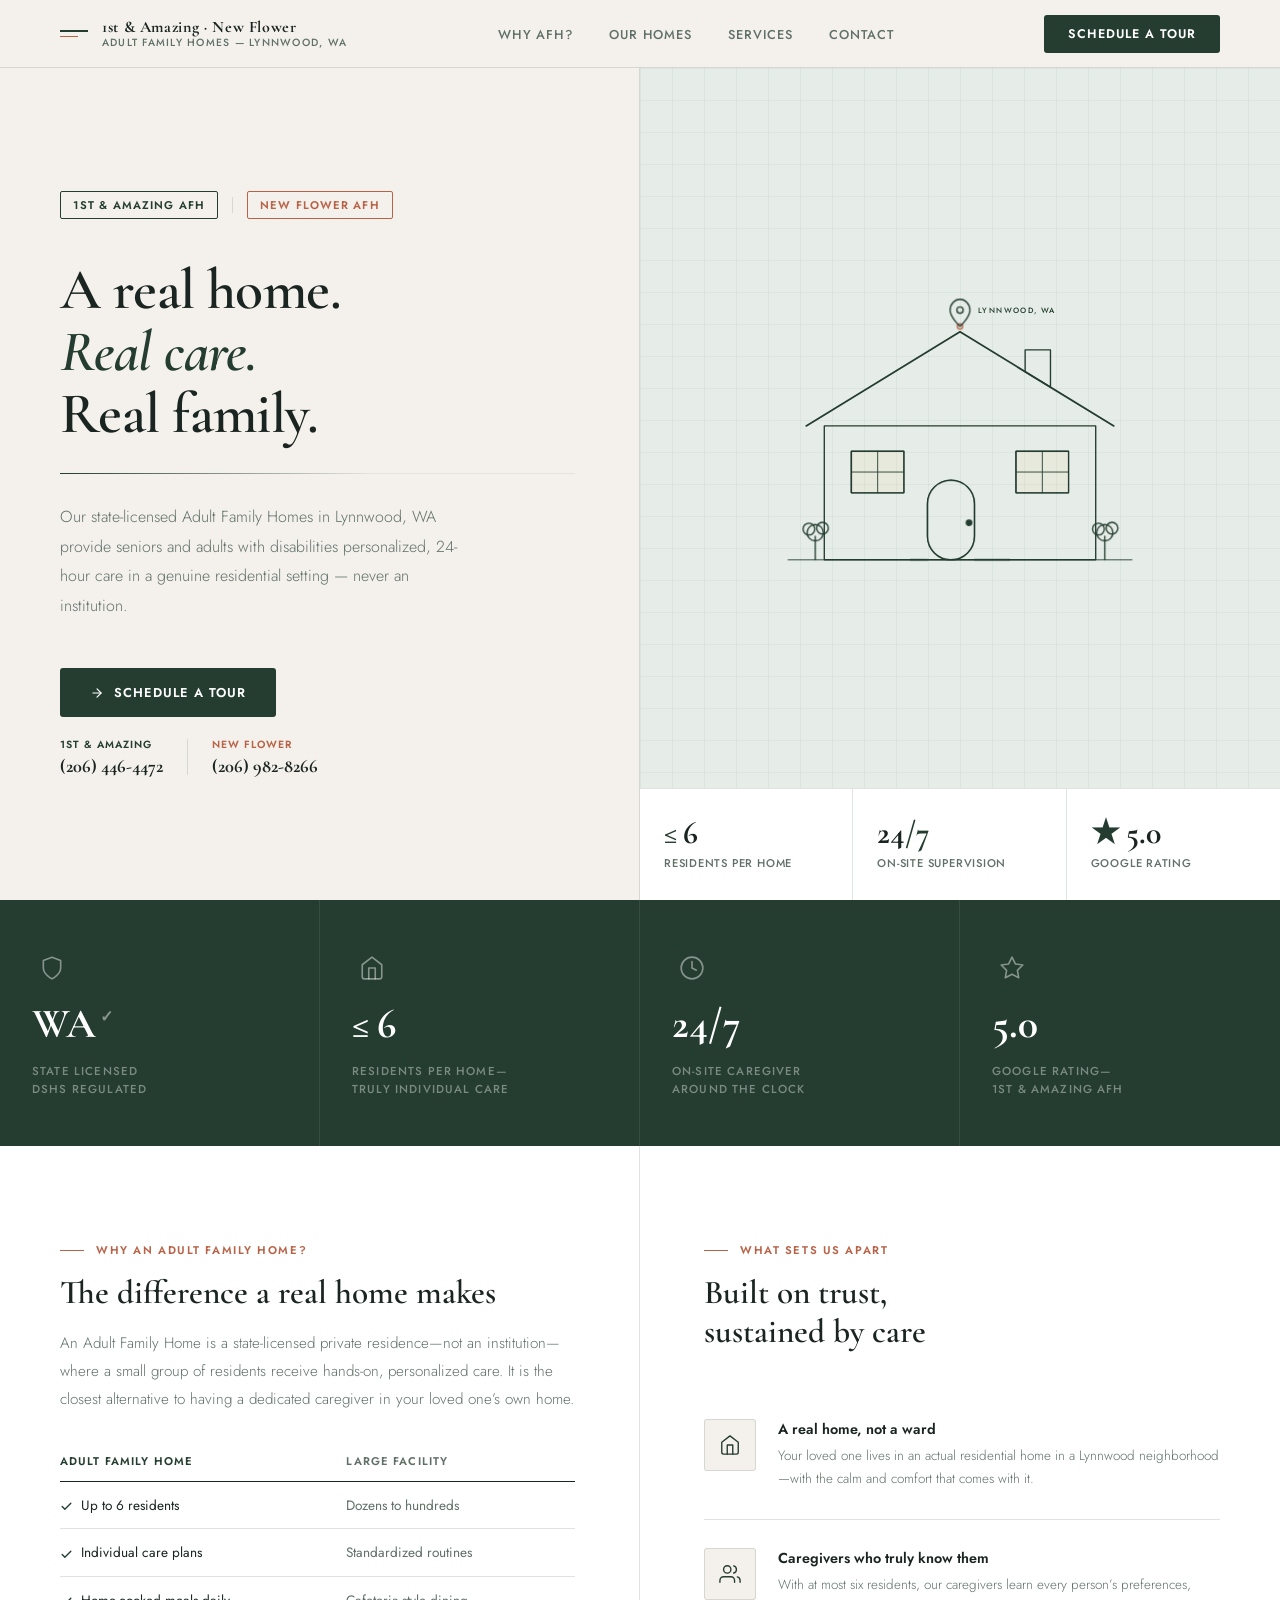
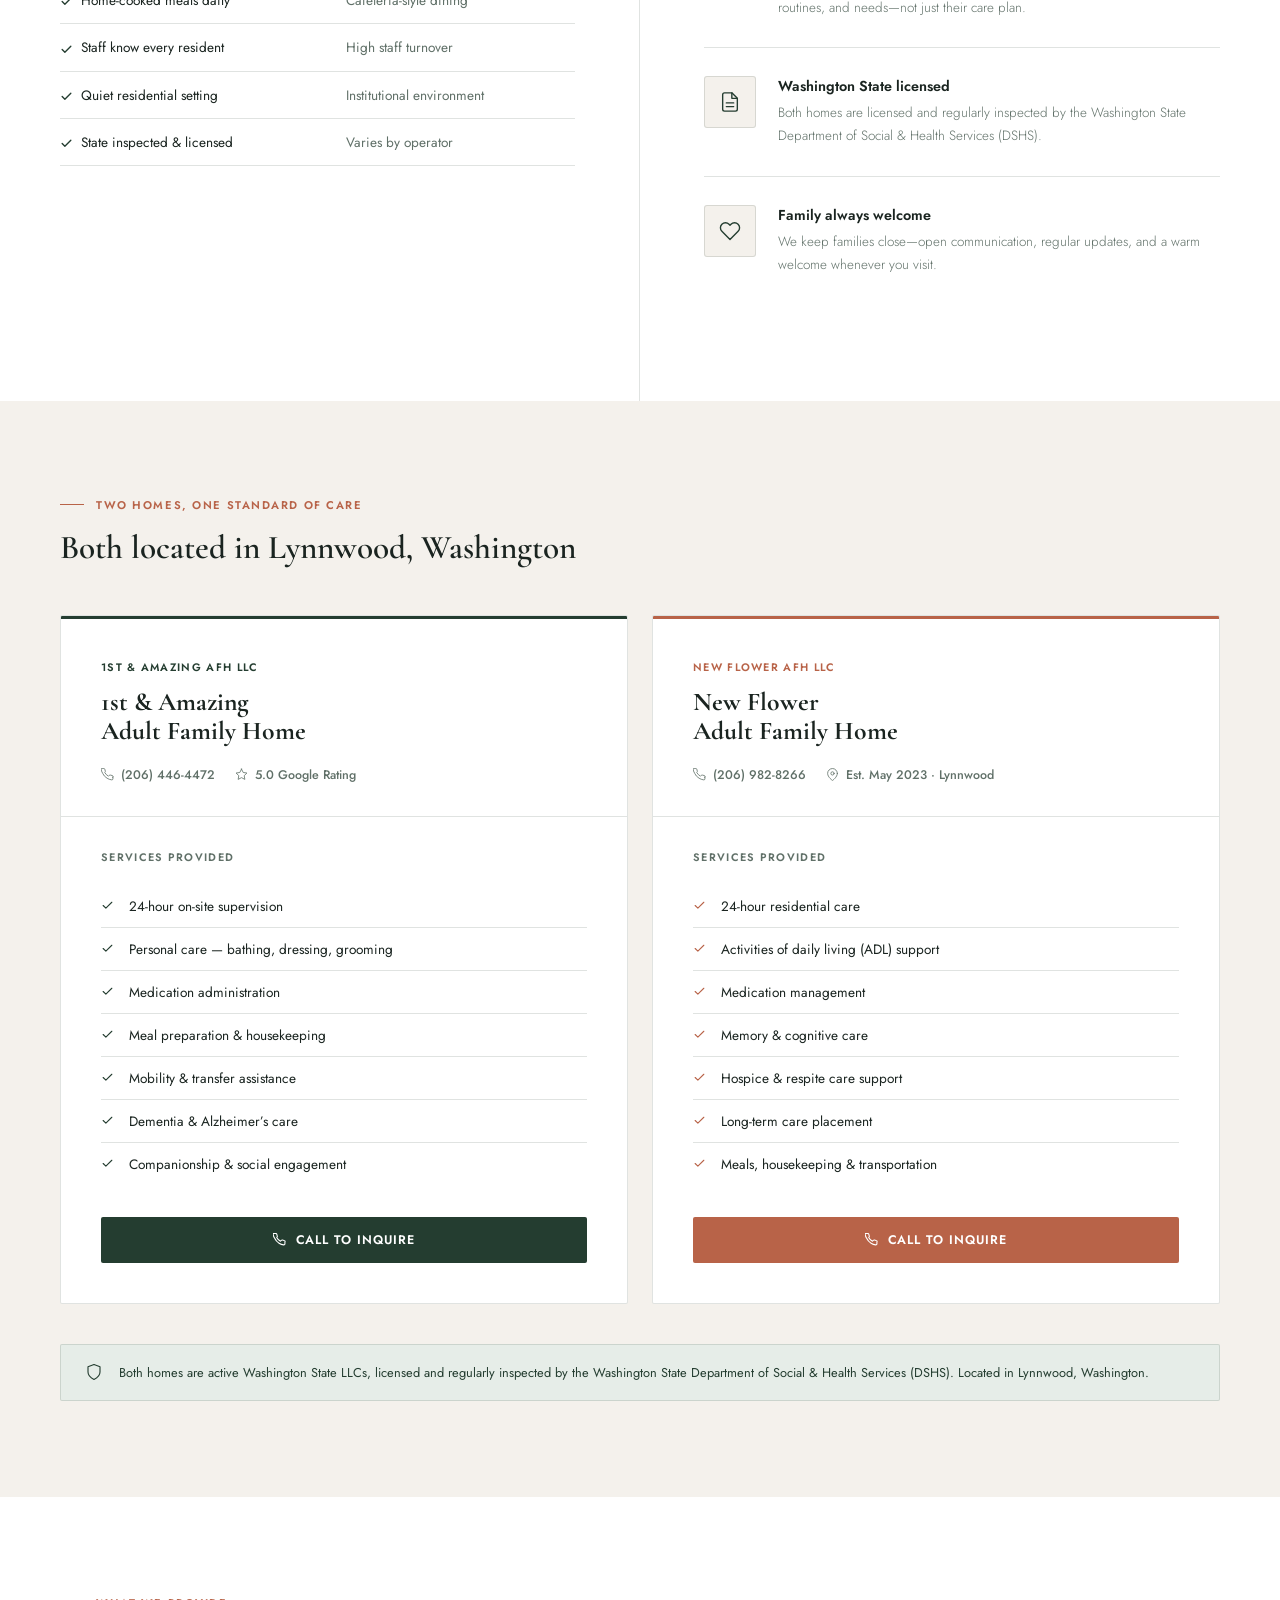
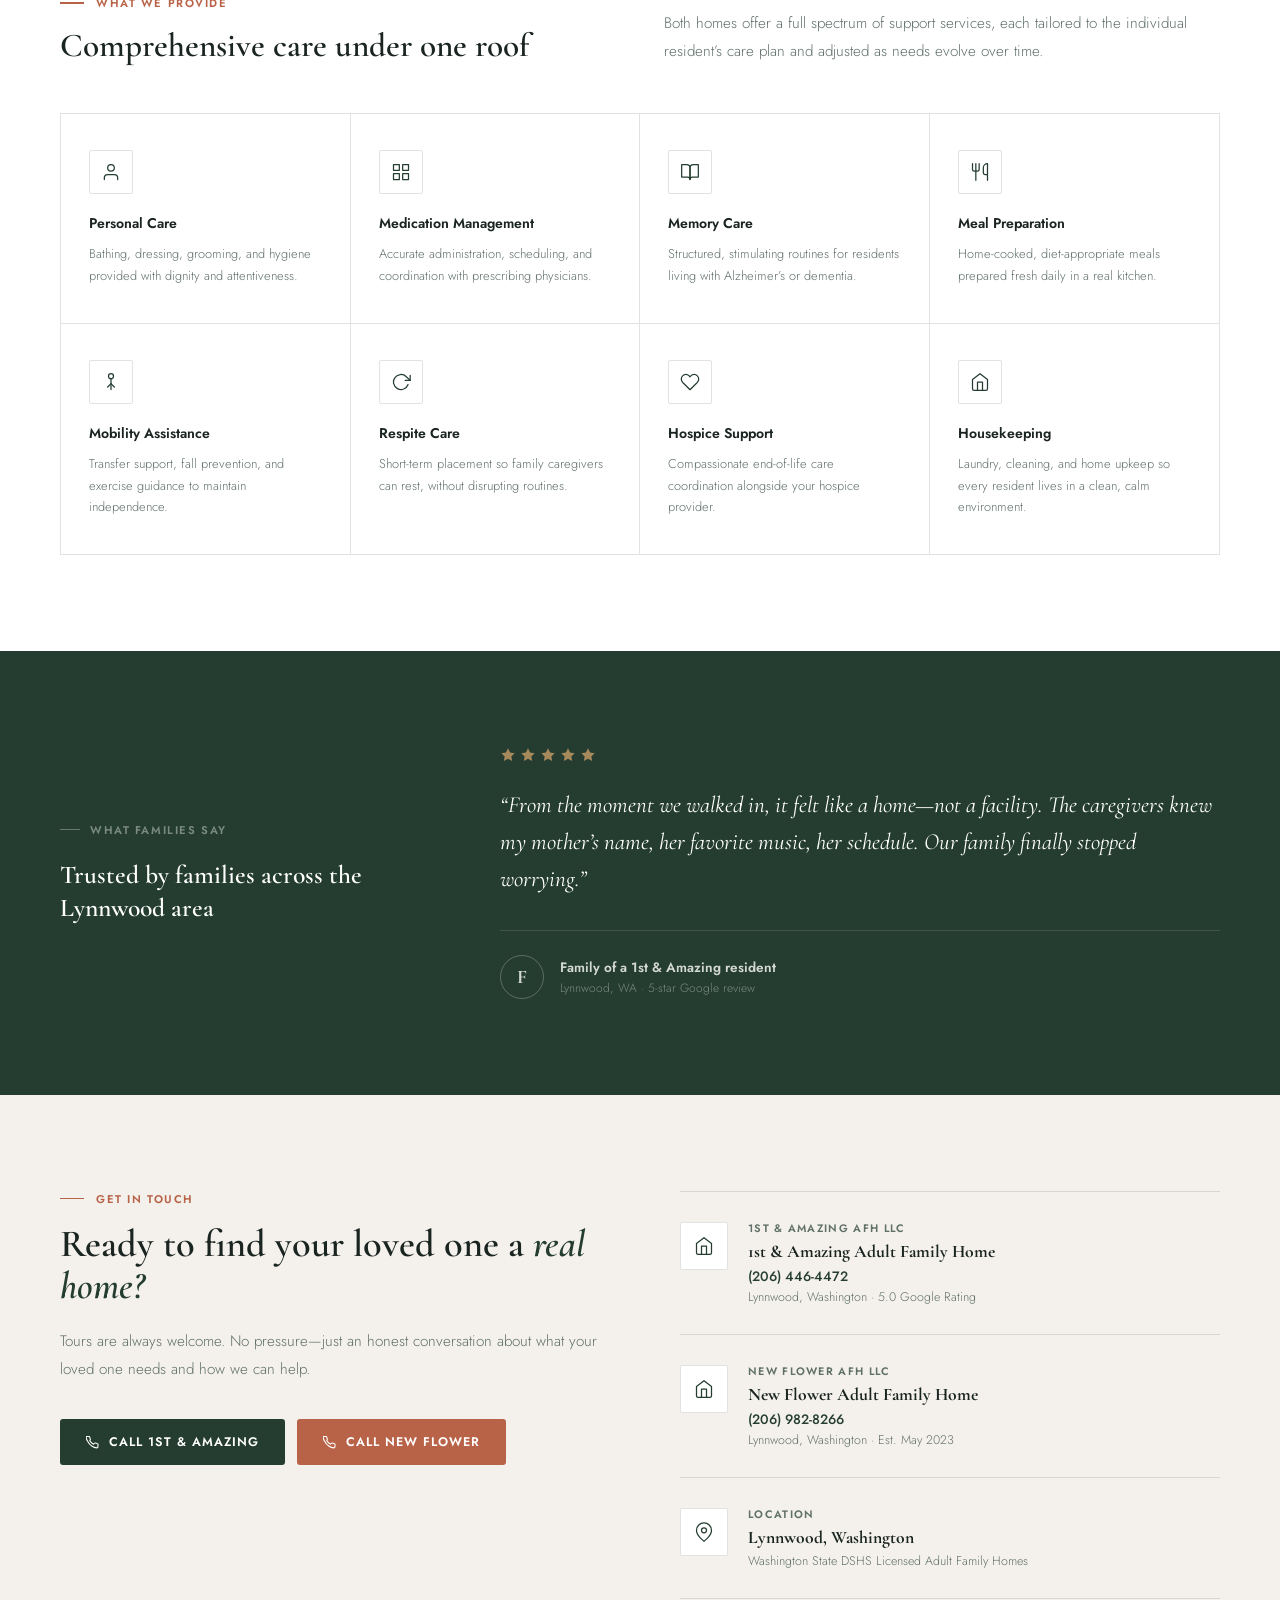
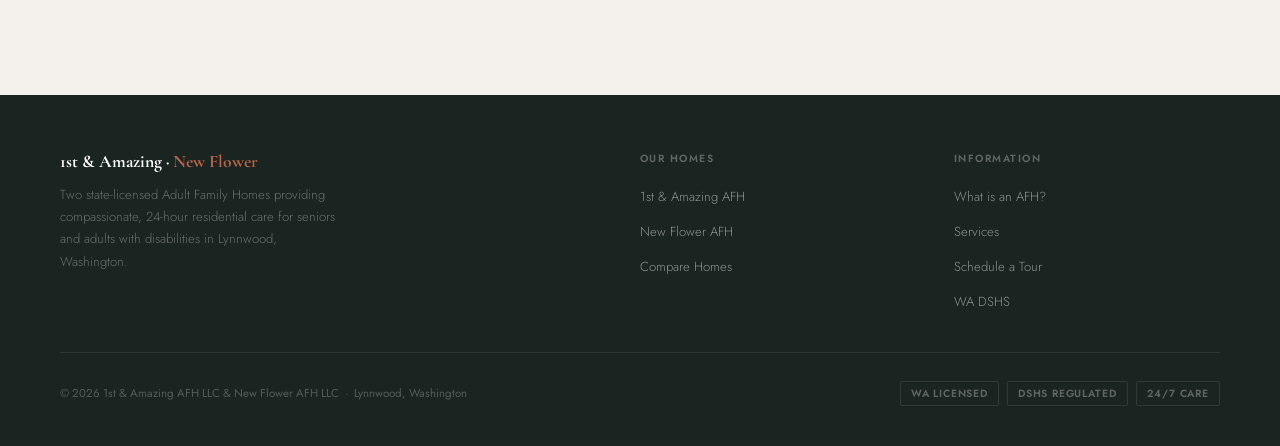
==== commit 2029525f: "number change" ====
--- a/index.html
+++ b/index.html
@@ -101,7 +101,7 @@
           <div class="phone-div" aria-hidden="true"></div>
           <a href="tel:8324925521" class="phone-link phone-link-b">
             <span class="phone-label">New Flower</span>
-            <span class="phone-num">(832) 492-5521</span>
+            <span class="phone-num">(206) 982-8266</span>
           </a>
         </div>
       </div>
@@ -394,7 +394,7 @@
           <div class="home-profile-meta">
             <div class="meta-item">
               <svg width="13" height="13" viewBox="0 0 24 24" fill="none" stroke="currentColor" stroke-width="1.5" stroke-linecap="round" stroke-linejoin="round" aria-hidden="true"><use href="#icon-phone"/></svg>
-              (832) 492-5521
+              (206) 982-8266
             </div>
             <div class="meta-item">
               <svg width="13" height="13" viewBox="0 0 24 24" fill="none" stroke="currentColor" stroke-width="1.5" stroke-linecap="round" stroke-linejoin="round" aria-hidden="true"><use href="#icon-pin"/></svg>
@@ -567,7 +567,7 @@
         <div>
           <div class="cc-label">New Flower AFH LLC</div>
           <div class="cc-name">New Flower Adult Family Home</div>
-          <div class="cc-phone">(832) 492-5521</div>
+          <div class="cc-phone">(206) 982-8266</div>
           <div class="cc-city">Lynnwood, Washington &middot; Est. May 2023</div>
         </div>
       </div>
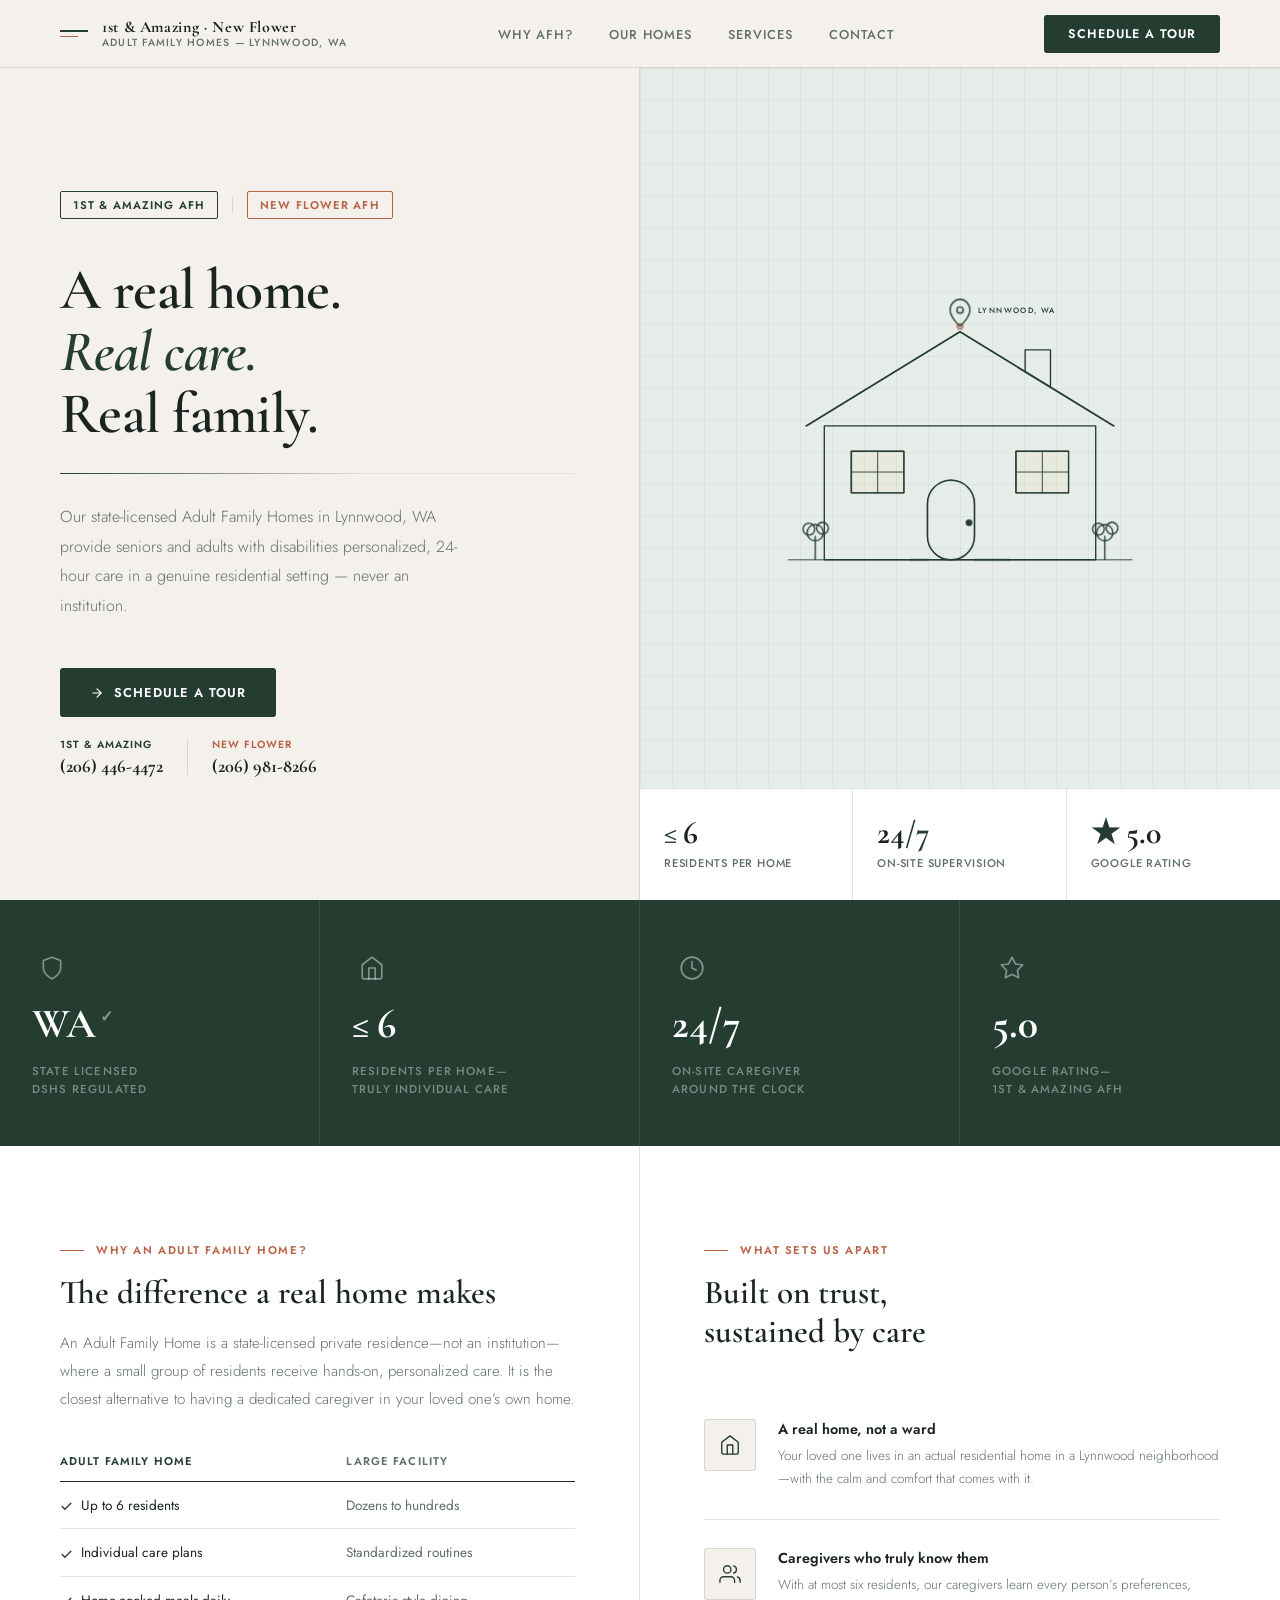
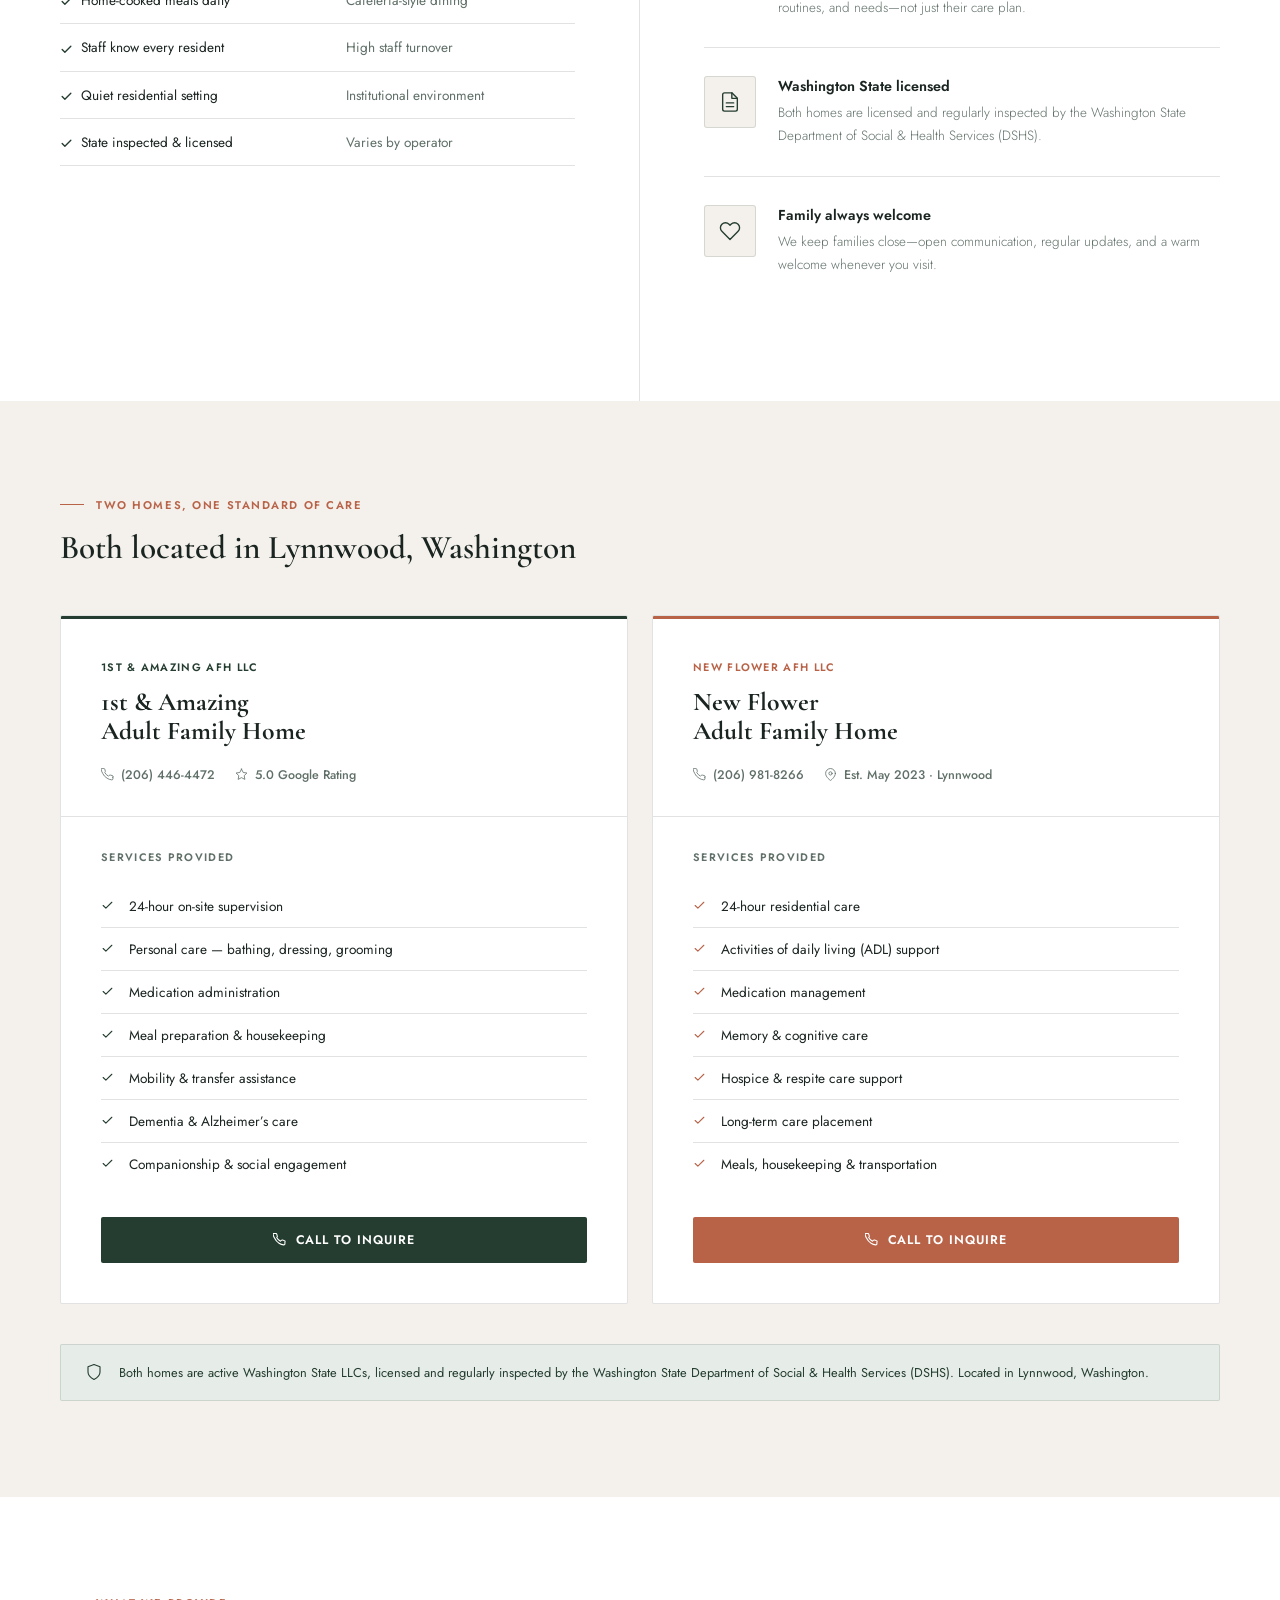
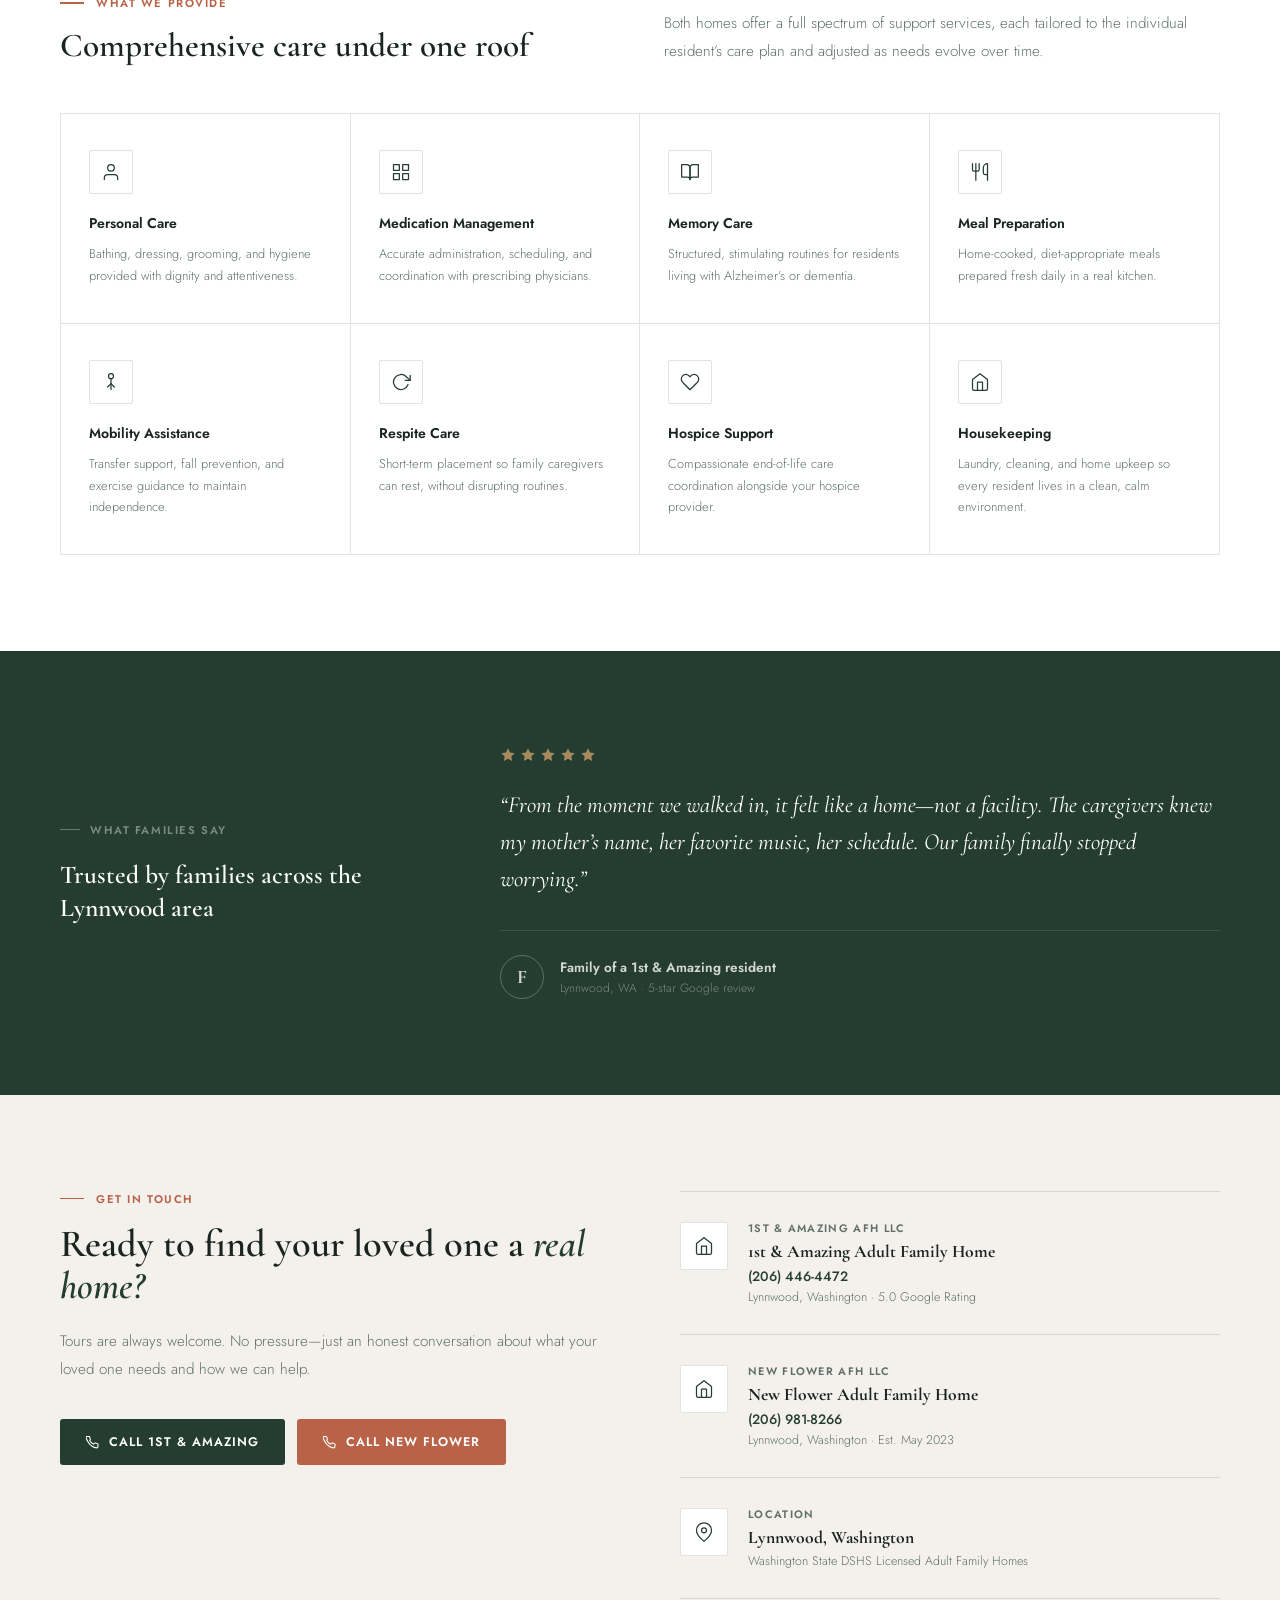
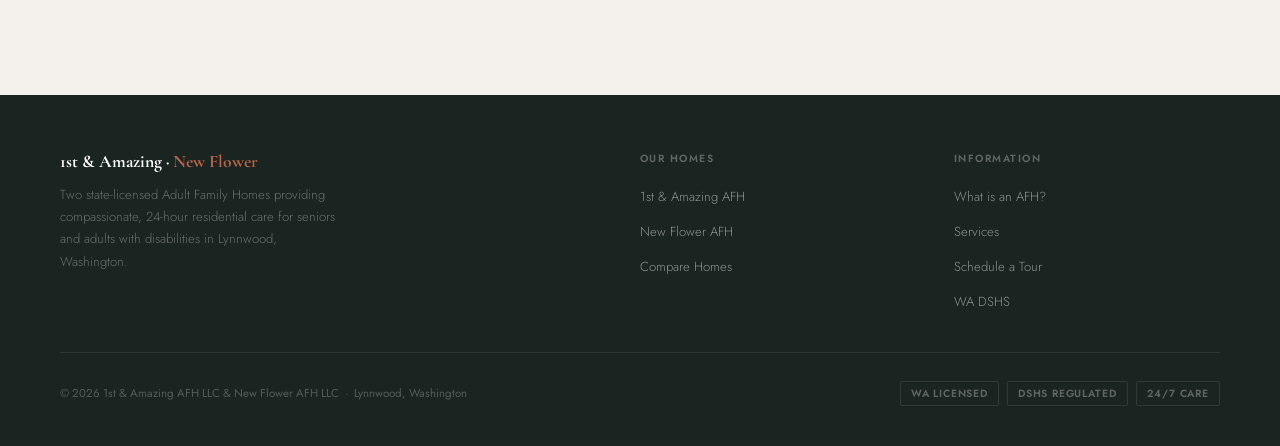
==== commit d8a0eadc: "num update" ====
--- a/index.html
+++ b/index.html
@@ -101,7 +101,7 @@
           <div class="phone-div" aria-hidden="true"></div>
           <a href="tel:8324925521" class="phone-link phone-link-b">
             <span class="phone-label">New Flower</span>
-            <span class="phone-num">(206) 982-8266</span>
+            <span class="phone-num">(206) 981-8266</span>
           </a>
         </div>
       </div>
@@ -394,7 +394,7 @@
           <div class="home-profile-meta">
             <div class="meta-item">
               <svg width="13" height="13" viewBox="0 0 24 24" fill="none" stroke="currentColor" stroke-width="1.5" stroke-linecap="round" stroke-linejoin="round" aria-hidden="true"><use href="#icon-phone"/></svg>
-              (206) 982-8266
+              (206) 981-8266
             </div>
             <div class="meta-item">
               <svg width="13" height="13" viewBox="0 0 24 24" fill="none" stroke="currentColor" stroke-width="1.5" stroke-linecap="round" stroke-linejoin="round" aria-hidden="true"><use href="#icon-pin"/></svg>
@@ -567,7 +567,7 @@
         <div>
           <div class="cc-label">New Flower AFH LLC</div>
           <div class="cc-name">New Flower Adult Family Home</div>
-          <div class="cc-phone">(206) 982-8266</div>
+          <div class="cc-phone">(206) 981-8266</div>
           <div class="cc-city">Lynnwood, Washington &middot; Est. May 2023</div>
         </div>
       </div>
